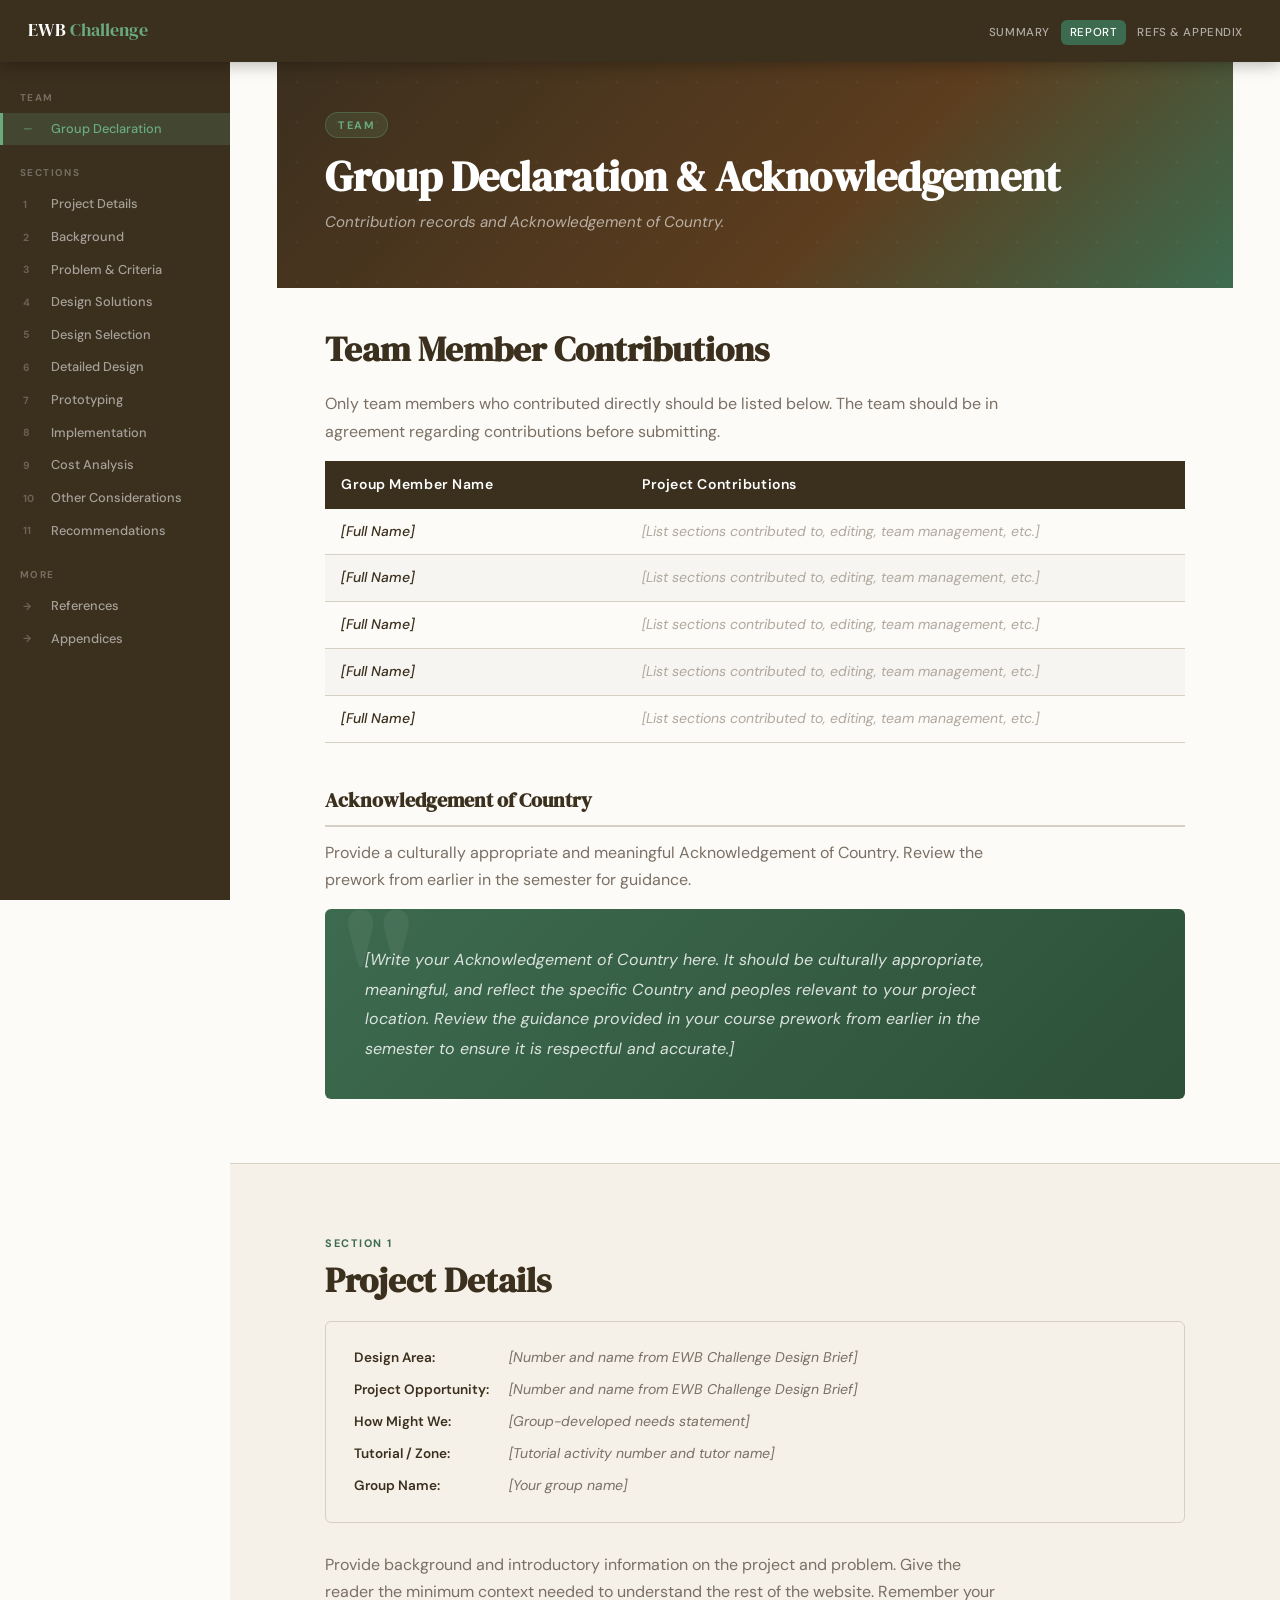
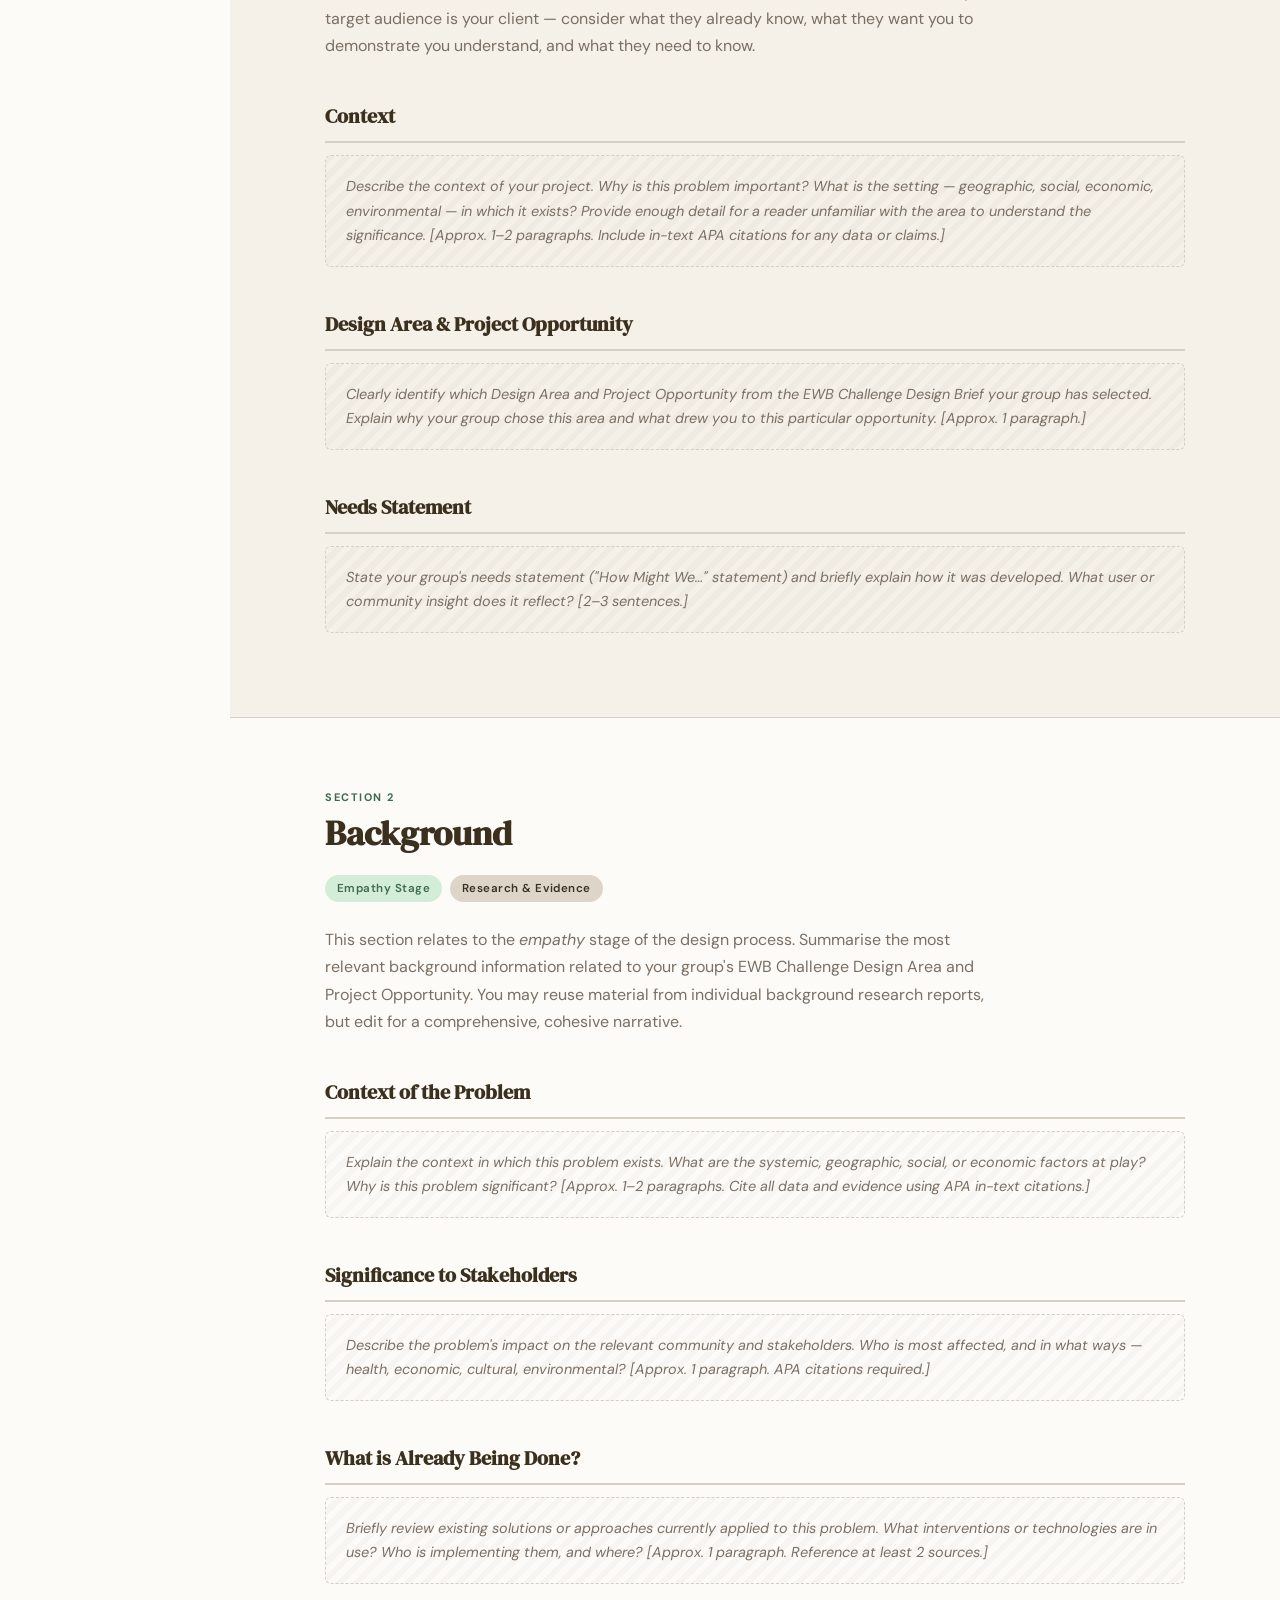
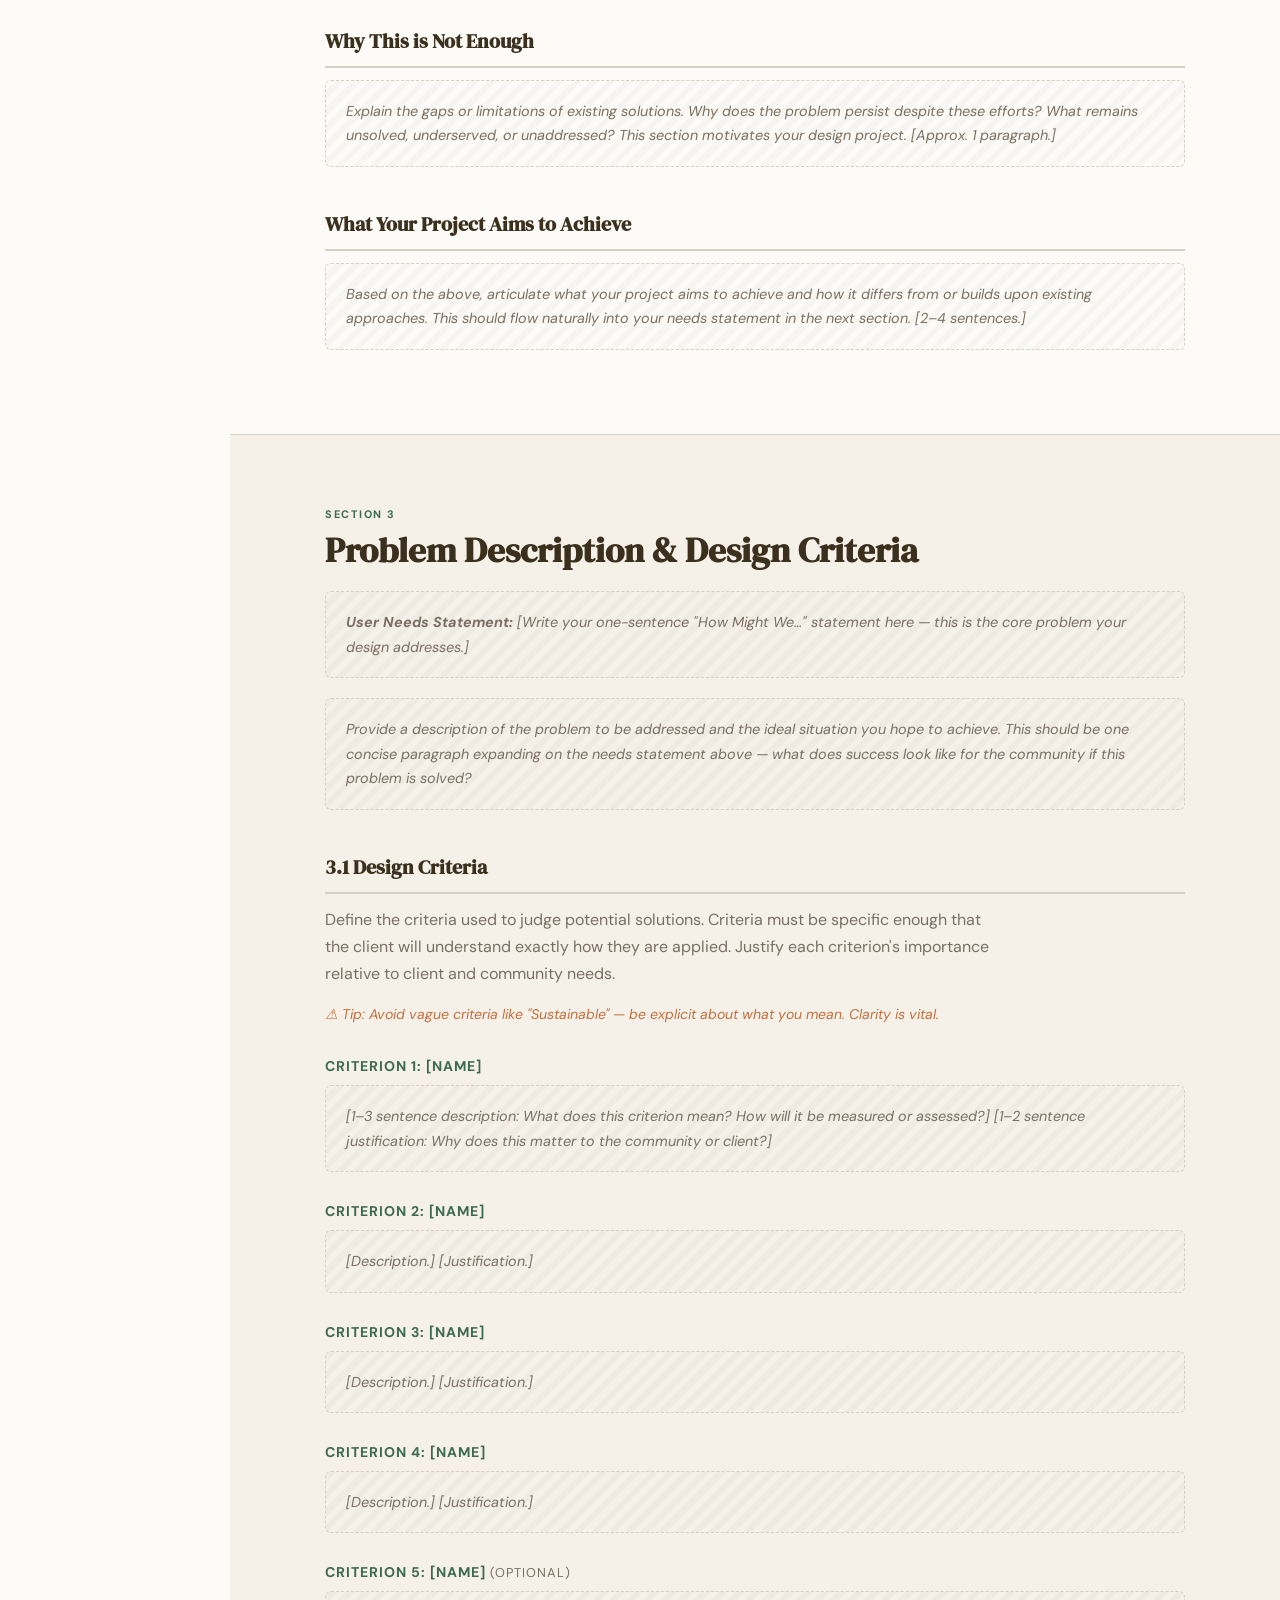
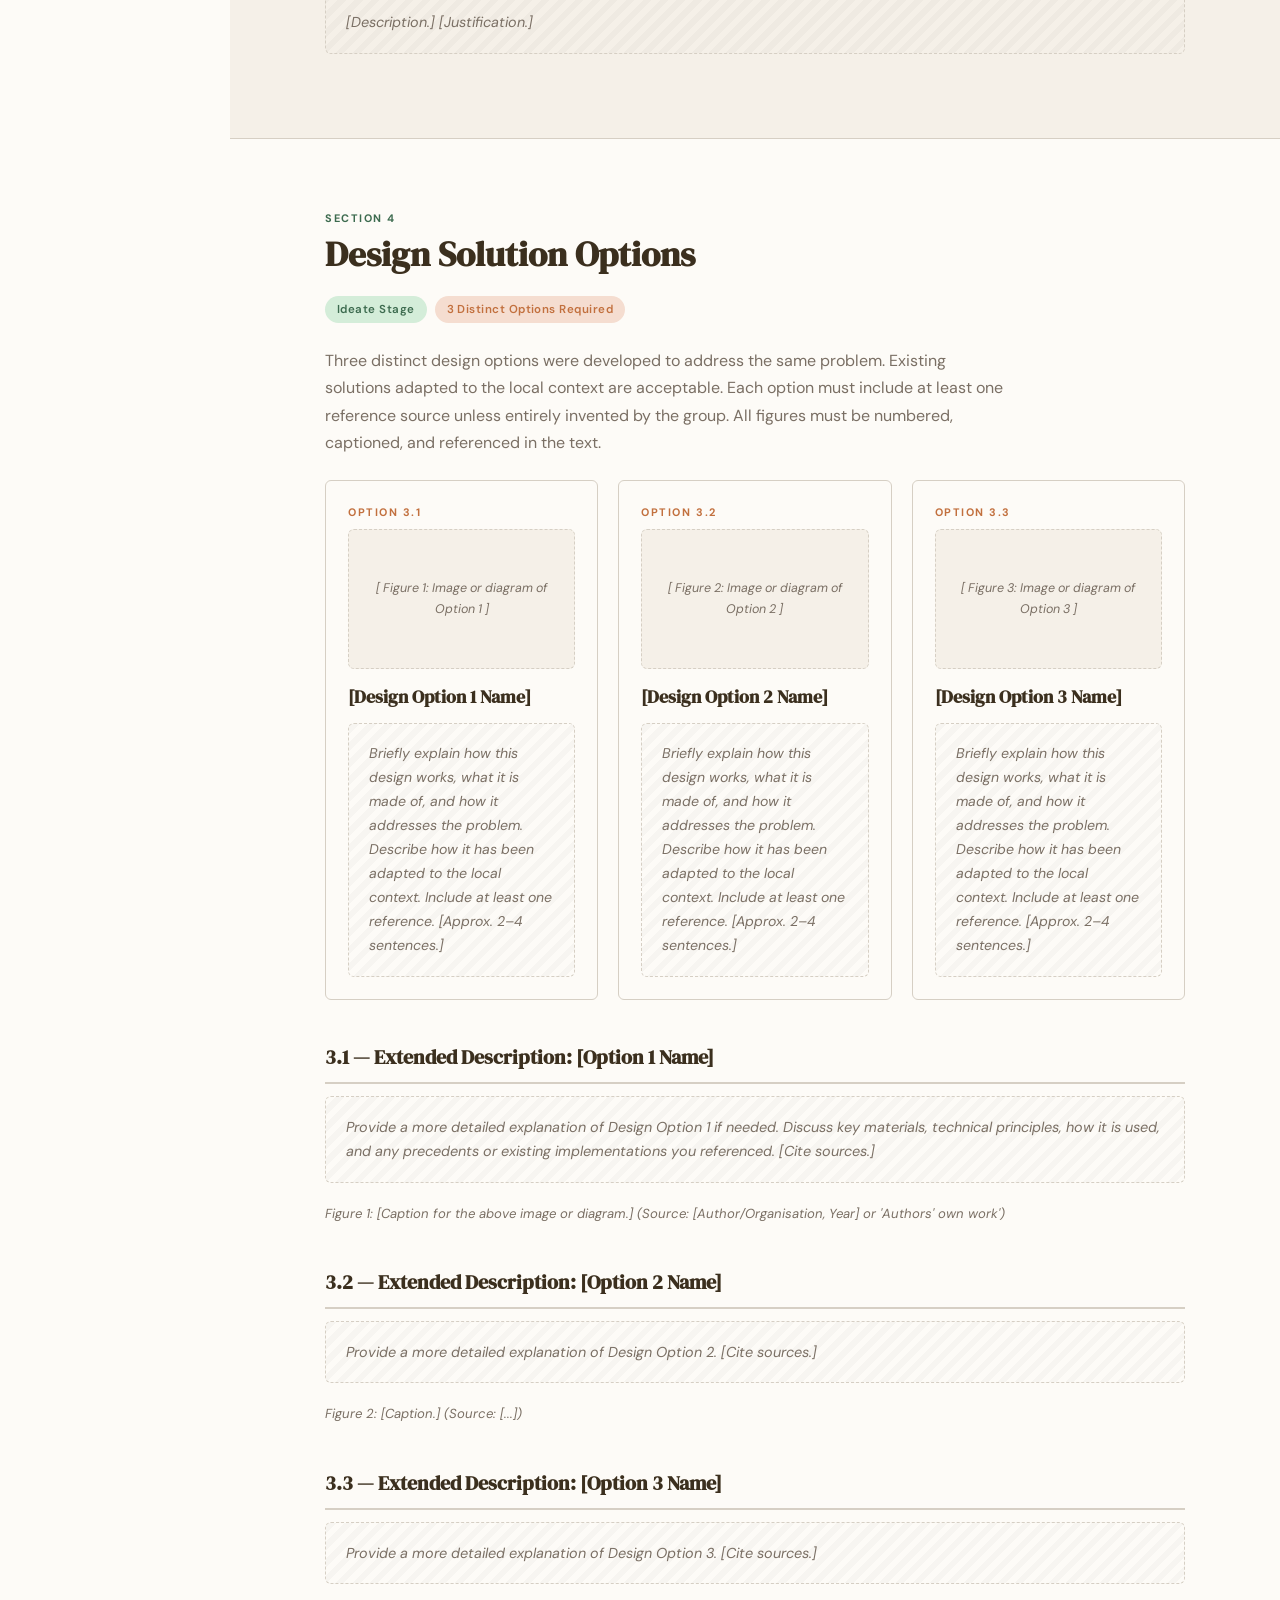
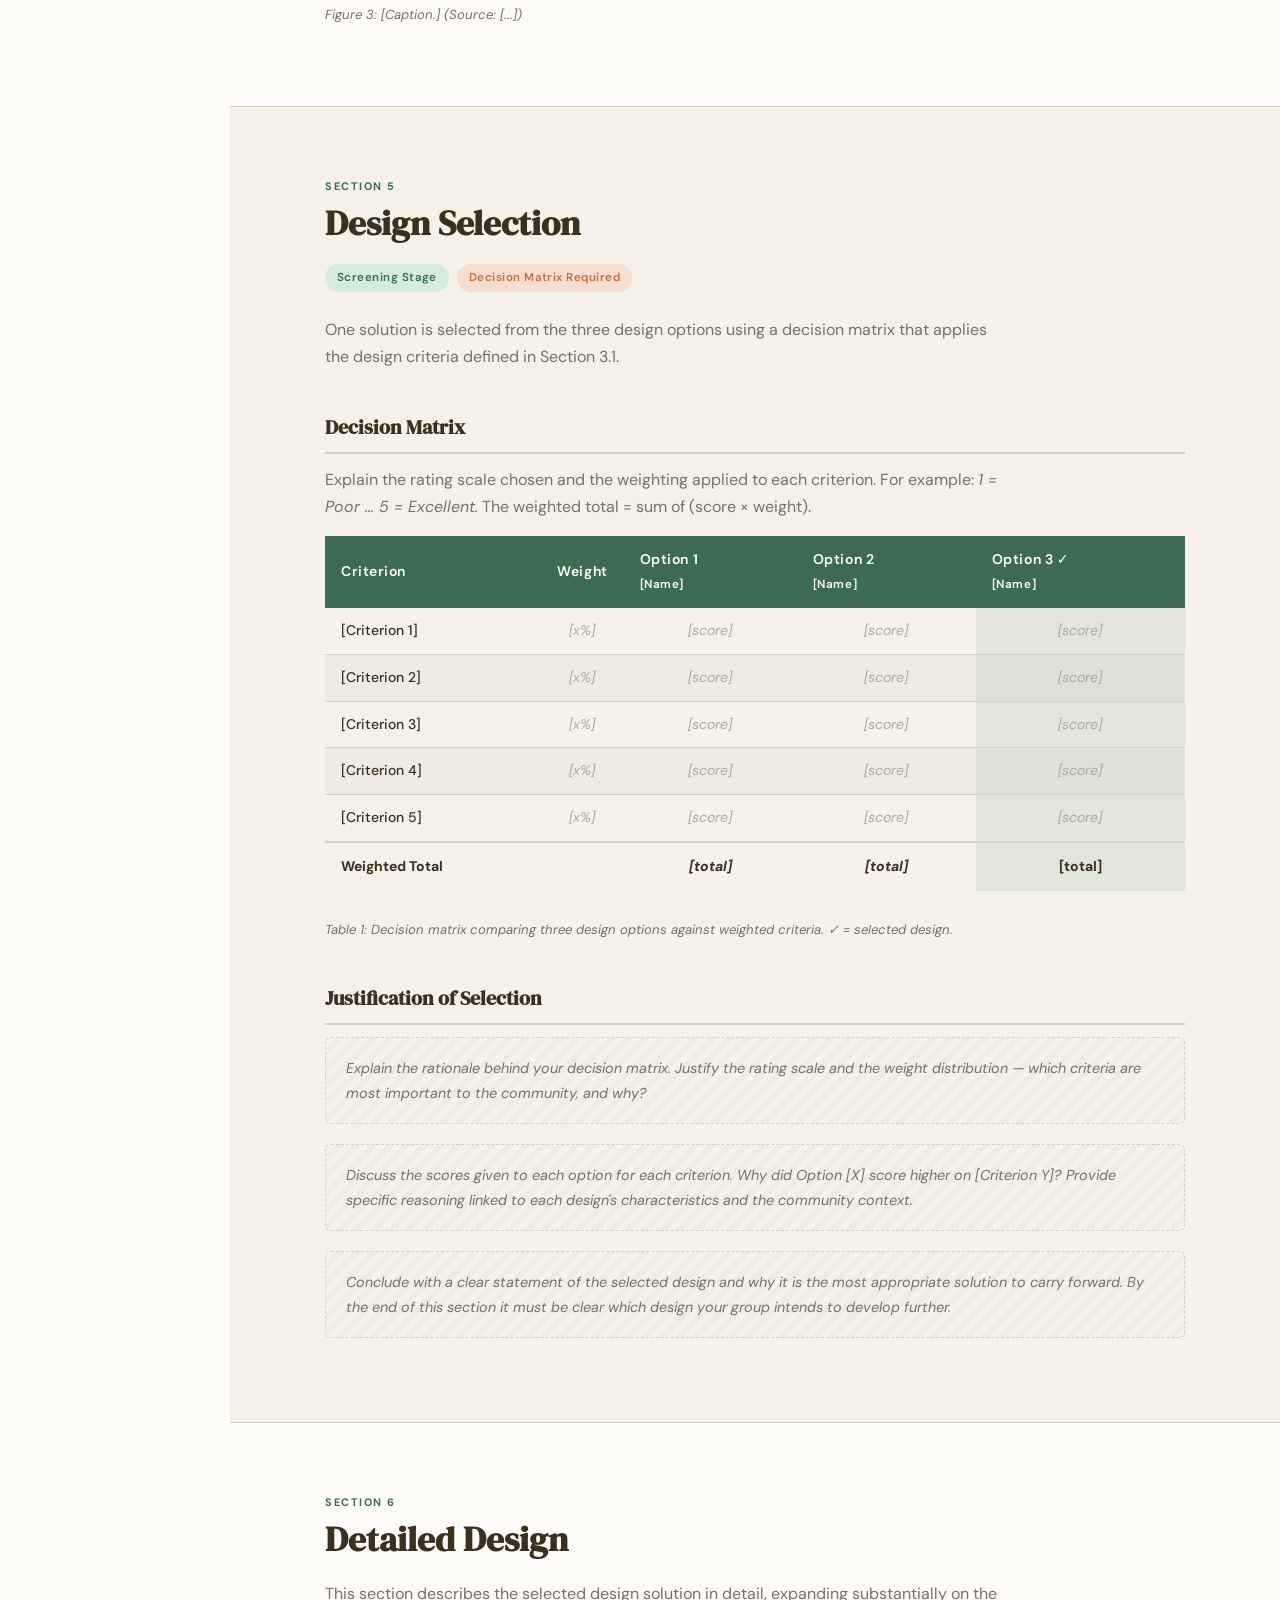
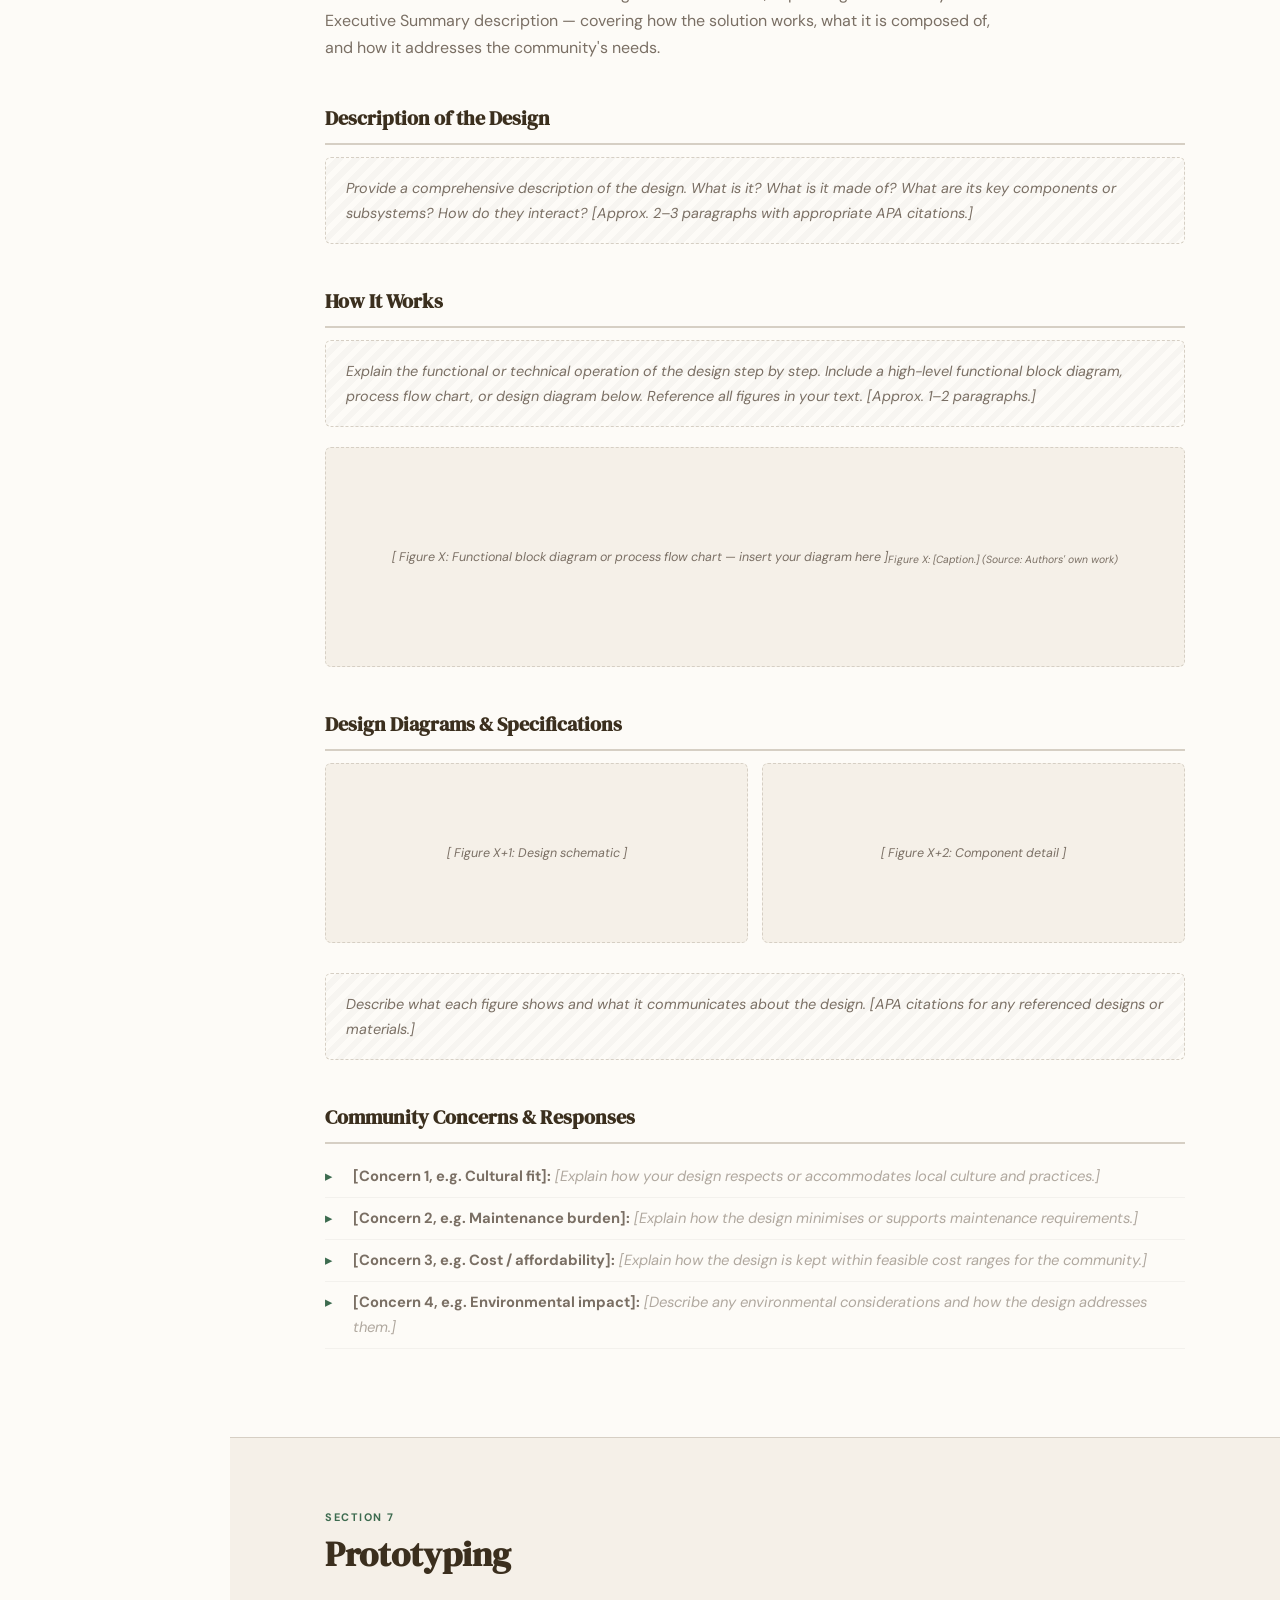
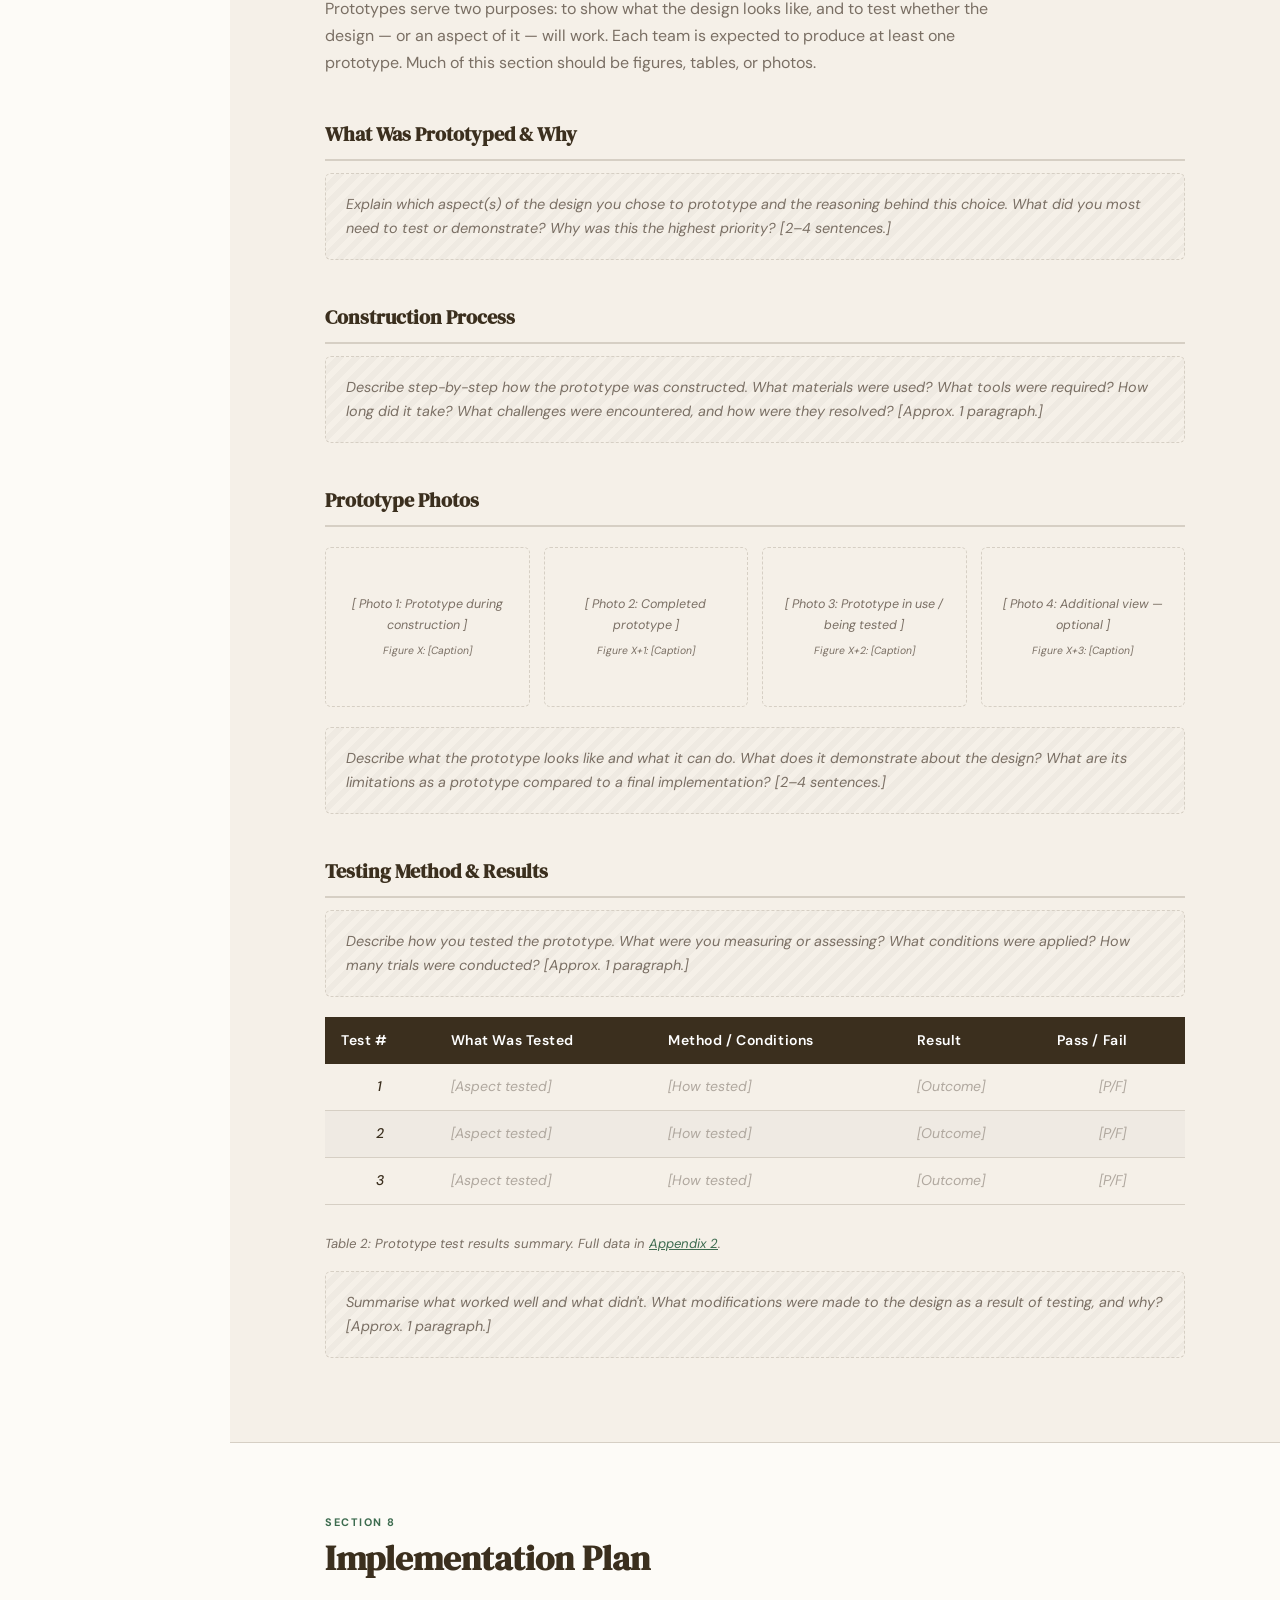
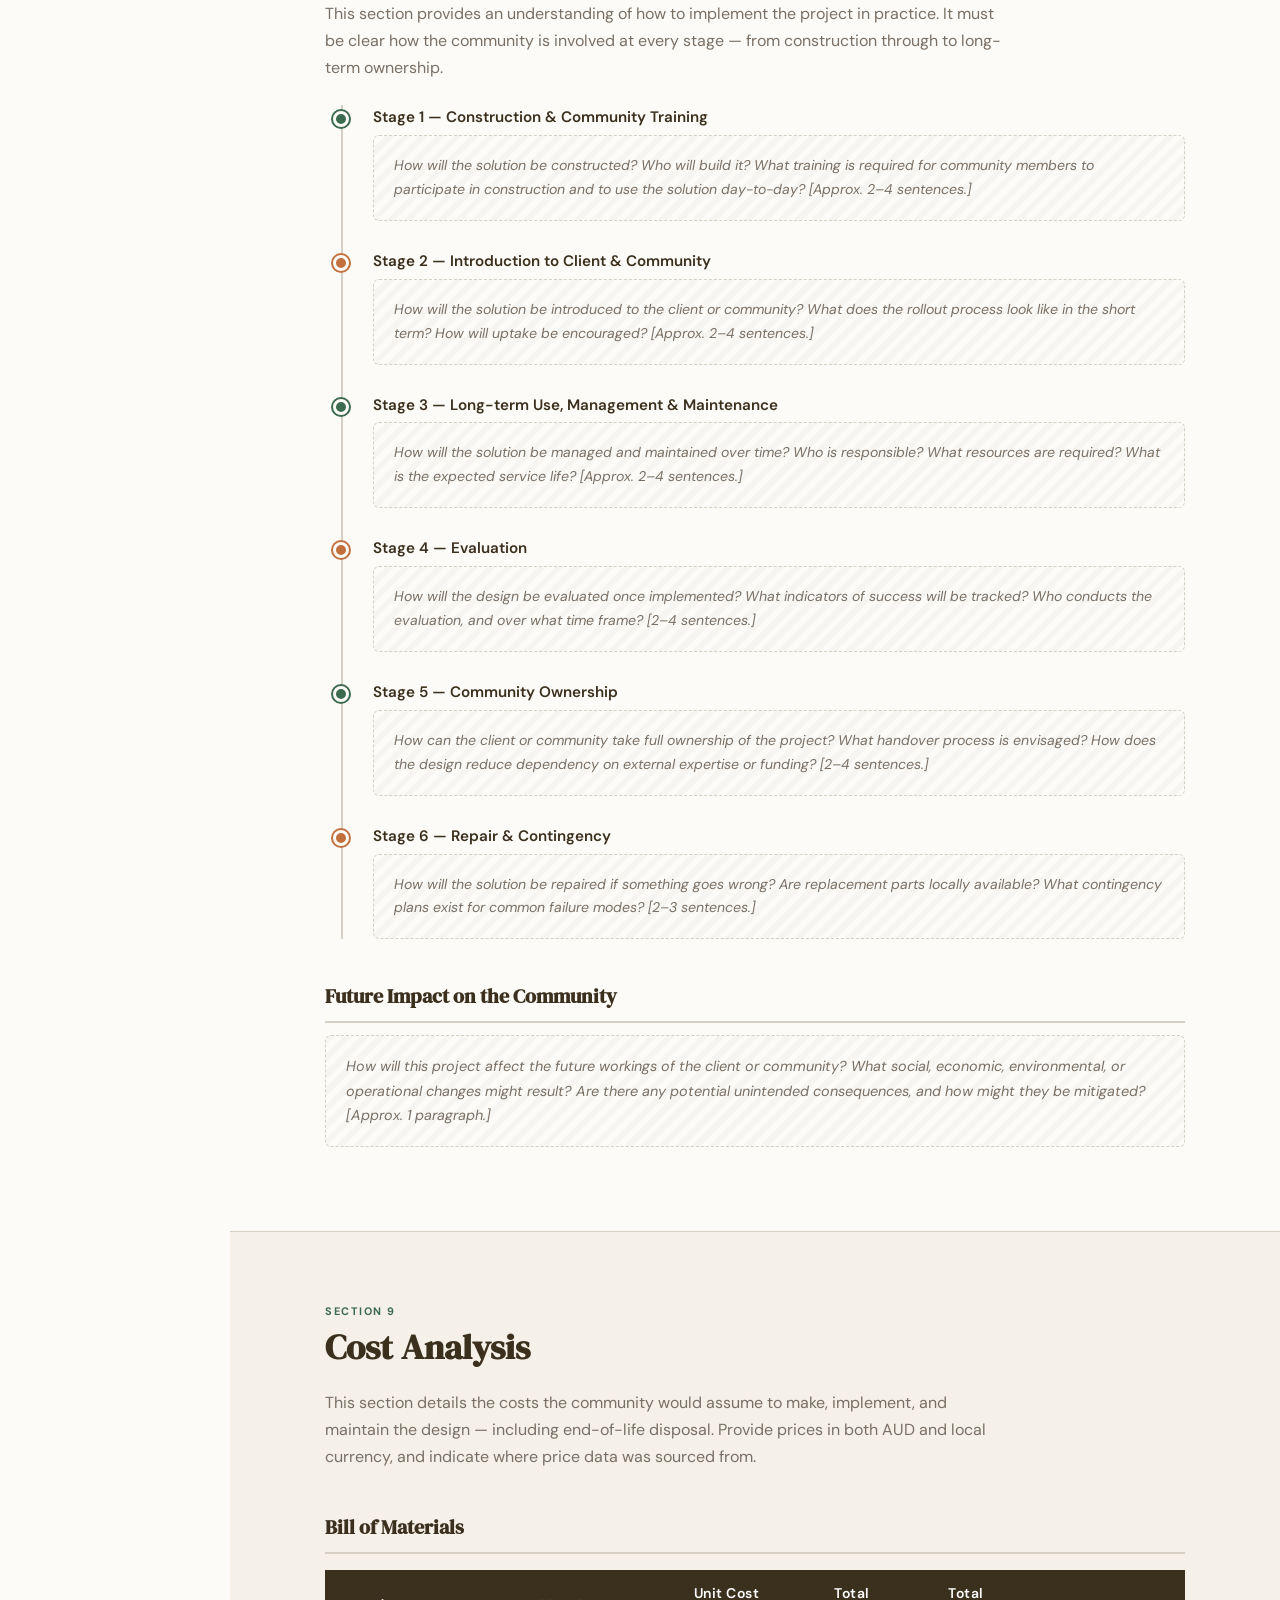
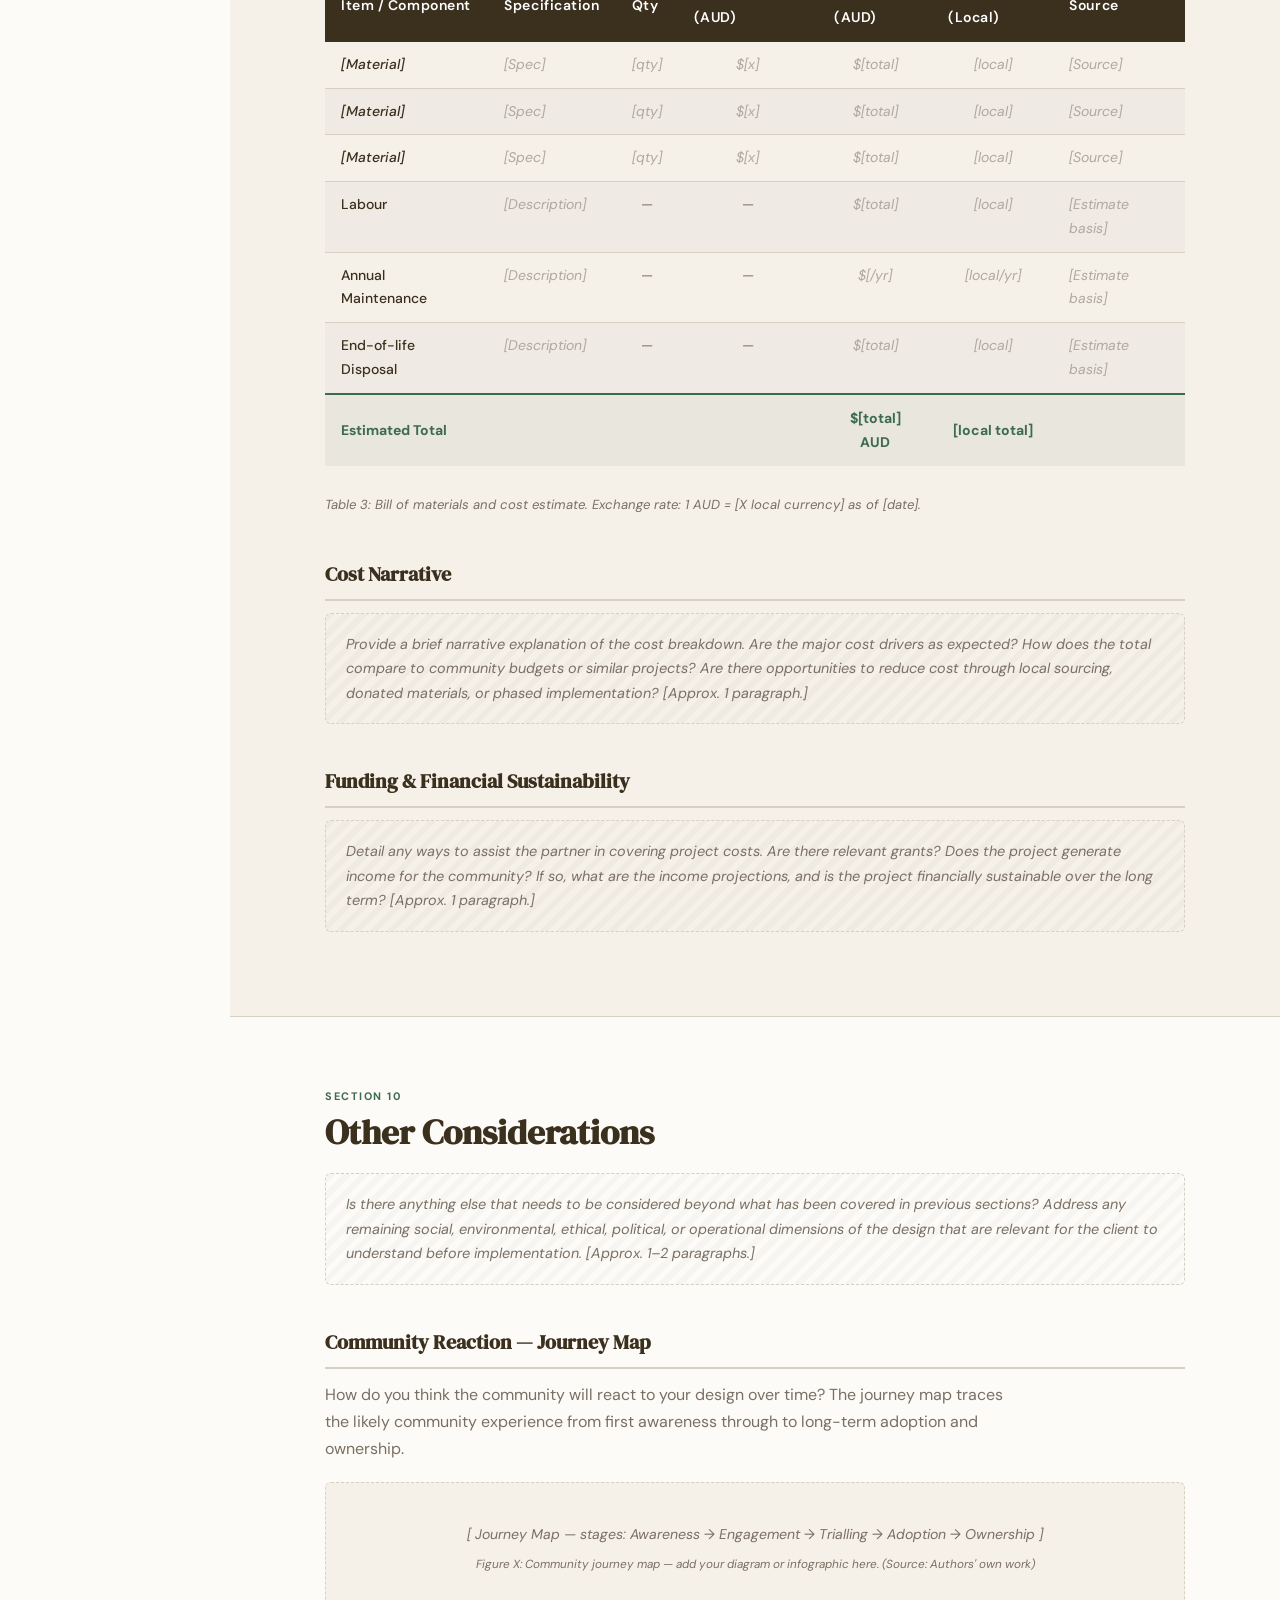
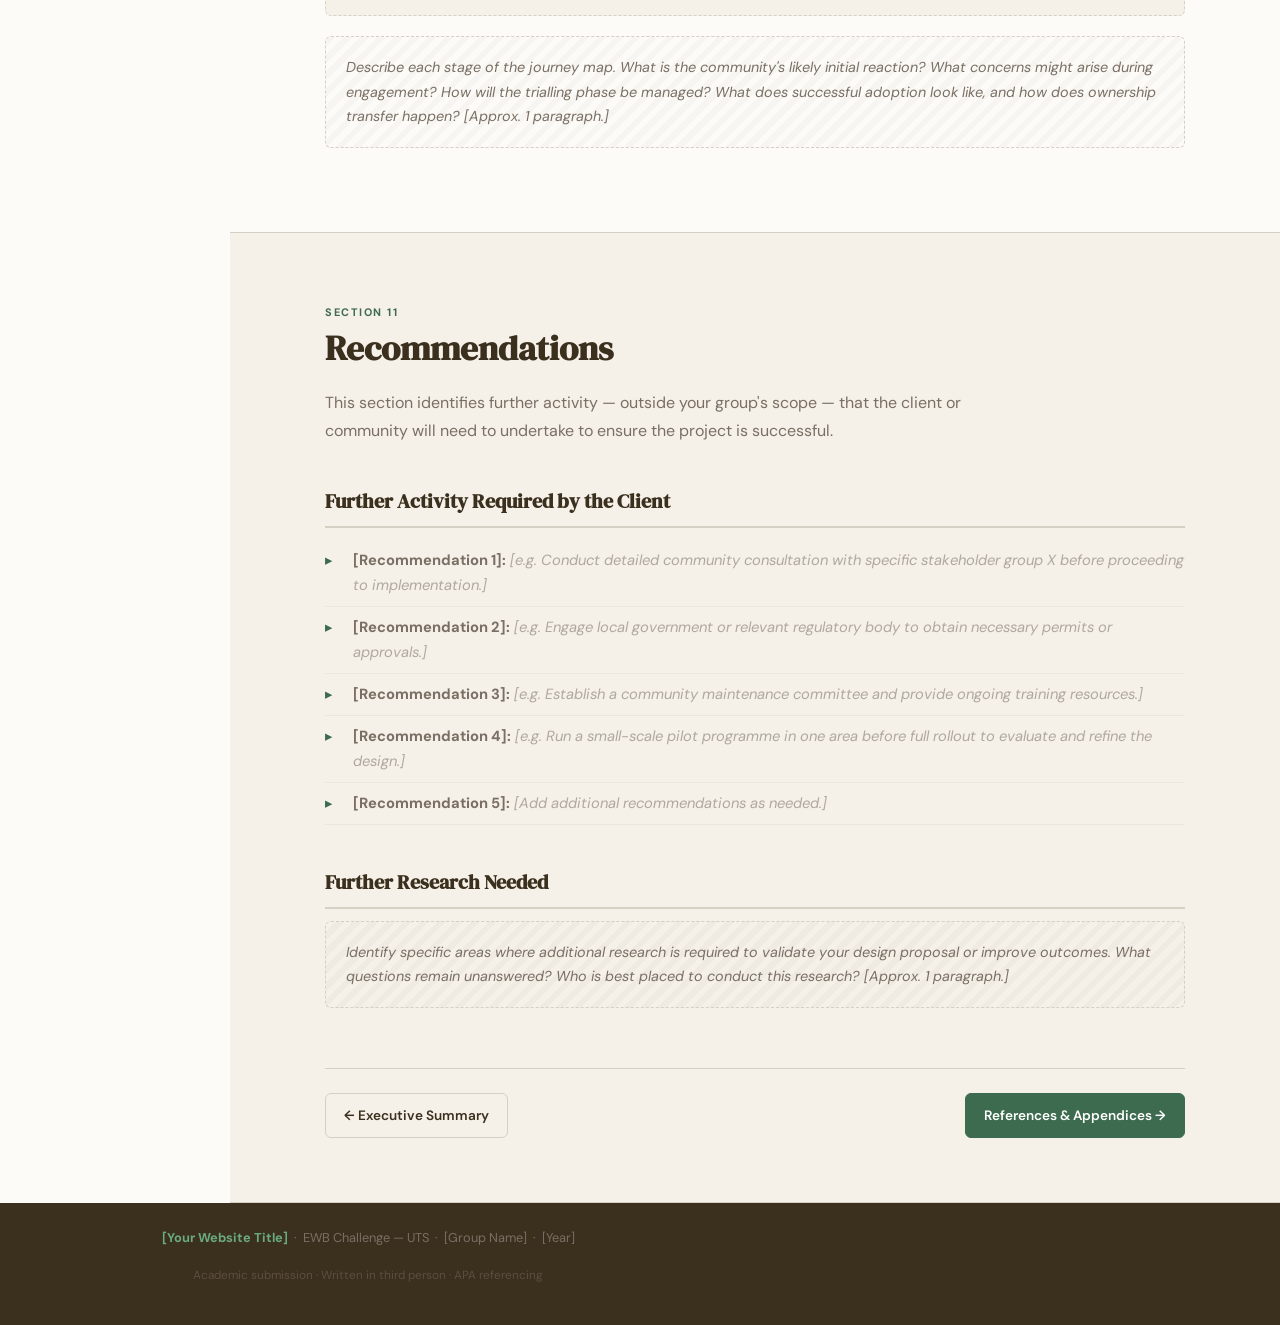
==== content.html @ 3a8bcbdf "Add files via upload" ====
<!DOCTYPE html>
<html lang="en">
<head>
  <meta charset="UTF-8" />
  <meta name="viewport" content="width=device-width, initial-scale=1.0" />
  <title>Report — EWB Challenge</title>
  <link rel="preconnect" href="https://fonts.googleapis.com" />
  <link href="https://fonts.googleapis.com/css2?family=DM+Serif+Display:ital@0;1&family=DM+Sans:wght@300;400;500;600&display=swap" rel="stylesheet" />
  <link rel="stylesheet" href="style.css" />
</head>
<body>

  <!-- ─── TOP NAV ───────────────────────────────── -->
  <nav id="nav">
    <a href="index.html" class="nav-logo">EWB <span>Challenge</span></a>
    <button class="nav-toggle" id="navToggle" aria-label="Toggle menu">
      <span></span><span></span><span></span>
    </button>
    <ul class="nav-links" id="nav-links">
      <li><a href="index.html">Summary</a></li>
      <li><a href="content.html" class="active">Report</a></li>
      <li><a href="refs.html">Refs &amp; Appendix</a></li>
    </ul>
  </nav>

  <!-- ─── SIDEBAR + CONTENT WRAPPER ────────────── -->
  <div class="sidebar-layout">

    <!-- ── LEFT SIDEBAR ─────────────────────────── -->
    <nav id="sidebar" aria-label="Report sections">

      <span class="sidebar-label">Team</span>
      <a href="#team">      <span class="num">—</span>Group Declaration</a>

      <span class="sidebar-label">Sections</span>
      <a href="#project">   <span class="num">1</span>Project Details</a>
      <a href="#background"><span class="num">2</span>Background</a>
      <a href="#problem">   <span class="num">3</span>Problem &amp; Criteria</a>
      <a href="#solutions"> <span class="num">4</span>Design Solutions</a>
      <a href="#selection"> <span class="num">5</span>Design Selection</a>
      <a href="#design">    <span class="num">6</span>Detailed Design</a>
      <a href="#prototyping"><span class="num">7</span>Prototyping</a>
      <a href="#implementation"><span class="num">8</span>Implementation</a>
      <a href="#cost">      <span class="num">9</span>Cost Analysis</a>
      <a href="#other">     <span class="num">10</span>Other Considerations</a>
      <a href="#recommendations"><span class="num">11</span>Recommendations</a>

      <span class="sidebar-label">More</span>
      <a href="refs.html">  <span class="num">→</span>References</a>
      <a href="refs.html#appendices"><span class="num">→</span>Appendices</a>
    </nav>

    <!-- ── MAIN CONTENT AREA ────────────────────── -->
    <div id="content-area">

      <!-- ══════════════════════════════════════════
           TEAM / GROUP DECLARATION
      ══════════════════════════════════════════════ -->
      <section class="report-section" id="team">
        <div class="content">
          <div class="reveal">
            <div class="page-header" style="margin: -64px -48px 40px; padding: 48px 48px 36px;">
              <div>
                <span class="page-tag">Team</span>
                <h1 style="font-family:var(--serif);font-size:clamp(1.8rem,4vw,2.6rem);color:#fff;line-height:1.2;margin-bottom:8px;">Group Declaration &amp; Acknowledgement</h1>
                <p class="subtitle">Contribution records and Acknowledgement of Country.</p>
              </div>
            </div>

            <h2 class="section-title">Team Member Contributions</h2>
            <p>Only team members who contributed directly should be listed below. The team should be in agreement regarding contributions before submitting.</p>

            <div class="table-wrap">
              <table>
                <thead>
                  <tr>
                    <th style="width:35%;">Group Member Name</th>
                    <th>Project Contributions</th>
                  </tr>
                </thead>
                <tbody>
                  <tr><td class="ph-cell">[Full Name]</td><td class="ph-cell">[List sections contributed to, editing, team management, etc.]</td></tr>
                  <tr><td class="ph-cell">[Full Name]</td><td class="ph-cell">[List sections contributed to, editing, team management, etc.]</td></tr>
                  <tr><td class="ph-cell">[Full Name]</td><td class="ph-cell">[List sections contributed to, editing, team management, etc.]</td></tr>
                  <tr><td class="ph-cell">[Full Name]</td><td class="ph-cell">[List sections contributed to, editing, team management, etc.]</td></tr>
                  <tr><td class="ph-cell">[Full Name]</td><td class="ph-cell">[List sections contributed to, editing, team management, etc.]</td></tr>
                </tbody>
              </table>
            </div>

            <h3 class="sub">Acknowledgement of Country</h3>
            <p>Provide a culturally appropriate and meaningful Acknowledgement of Country. Review the prework from earlier in the semester for guidance.</p>
            <div class="ack-box">
              <p>[Write your Acknowledgement of Country here. It should be culturally appropriate, meaningful, and reflect the specific Country and peoples relevant to your project location. Review the guidance provided in your course prework from earlier in the semester to ensure it is respectful and accurate.]</p>
            </div>
          </div>
        </div>
      </section>

      <!-- ══════════════════════════════════════════
           SECTION 1 — PROJECT DETAILS
      ══════════════════════════════════════════════ -->
      <section class="report-section" id="project">
        <div class="content">
          <div class="reveal">
            <span class="section-tag">Section 1</span>
            <h2 class="section-title">Project Details</h2>

            <div class="info-block">
              <dl>
                <dt>Design Area:</dt>          <dd class="ph-cell">[Number and name from EWB Challenge Design Brief]</dd>
                <dt>Project Opportunity:</dt>  <dd class="ph-cell">[Number and name from EWB Challenge Design Brief]</dd>
                <dt>How Might We:</dt>         <dd class="ph-cell">[Group-developed needs statement]</dd>
                <dt>Tutorial / Zone:</dt>      <dd class="ph-cell">[Tutorial activity number and tutor name]</dd>
                <dt>Group Name:</dt>           <dd class="ph-cell">[Your group name]</dd>
              </dl>
            </div>

            <p>Provide background and introductory information on the project and problem. Give the reader the minimum context needed to understand the rest of the website. Remember your target audience is your client — consider what they already know, what they want you to demonstrate you understand, and what they need to know.</p>
          </div>

          <div class="reveal">
            <h3 class="sub">Context</h3>
            <p class="ph">Describe the context of your project. Why is this problem important? What is the setting — geographic, social, economic, environmental — in which it exists? Provide enough detail for a reader unfamiliar with the area to understand the significance. [Approx. 1–2 paragraphs. Include in-text APA citations for any data or claims.]</p>
          </div>

          <div class="reveal">
            <h3 class="sub">Design Area &amp; Project Opportunity</h3>
            <p class="ph">Clearly identify which Design Area and Project Opportunity from the EWB Challenge Design Brief your group has selected. Explain why your group chose this area and what drew you to this particular opportunity. [Approx. 1 paragraph.]</p>
          </div>

          <div class="reveal">
            <h3 class="sub">Needs Statement</h3>
            <p class="ph">State your group's needs statement ("How Might We…" statement) and briefly explain how it was developed. What user or community insight does it reflect? [2–3 sentences.]</p>
          </div>
        </div>
      </section>

      <!-- ══════════════════════════════════════════
           SECTION 2 — BACKGROUND
      ══════════════════════════════════════════════ -->
      <section class="report-section" id="background">
        <div class="content">
          <div class="reveal">
            <span class="section-tag">Section 2</span>
            <h2 class="section-title">Background</h2>
            <div class="badge-row">
              <span class="badge badge-green">Empathy Stage</span>
              <span class="badge badge-bark">Research &amp; Evidence</span>
            </div>
            <p>This section relates to the <em>empathy</em> stage of the design process. Summarise the most relevant background information related to your group's EWB Challenge Design Area and Project Opportunity. You may reuse material from individual background research reports, but edit for a comprehensive, cohesive narrative.</p>
          </div>

          <div class="reveal">
            <h3 class="sub">Context of the Problem</h3>
            <p class="ph">Explain the context in which this problem exists. What are the systemic, geographic, social, or economic factors at play? Why is this problem significant? [Approx. 1–2 paragraphs. Cite all data and evidence using APA in-text citations.]</p>
          </div>

          <div class="reveal">
            <h3 class="sub">Significance to Stakeholders</h3>
            <p class="ph">Describe the problem's impact on the relevant community and stakeholders. Who is most affected, and in what ways — health, economic, cultural, environmental? [Approx. 1 paragraph. APA citations required.]</p>
          </div>

          <div class="reveal">
            <h3 class="sub">What is Already Being Done?</h3>
            <p class="ph">Briefly review existing solutions or approaches currently applied to this problem. What interventions or technologies are in use? Who is implementing them, and where? [Approx. 1 paragraph. Reference at least 2 sources.]</p>
          </div>

          <div class="reveal">
            <h3 class="sub">Why This is Not Enough</h3>
            <p class="ph">Explain the gaps or limitations of existing solutions. Why does the problem persist despite these efforts? What remains unsolved, underserved, or unaddressed? This section motivates your design project. [Approx. 1 paragraph.]</p>
          </div>

          <div class="reveal">
            <h3 class="sub">What Your Project Aims to Achieve</h3>
            <p class="ph">Based on the above, articulate what your project aims to achieve and how it differs from or builds upon existing approaches. This should flow naturally into your needs statement in the next section. [2–4 sentences.]</p>
          </div>
        </div>
      </section>

      <!-- ══════════════════════════════════════════
           SECTION 3 — PROBLEM & CRITERIA
      ══════════════════════════════════════════════ -->
      <section class="report-section" id="problem">
        <div class="content">
          <div class="reveal">
            <span class="section-tag">Section 3</span>
            <h2 class="section-title">Problem Description &amp; Design Criteria</h2>

            <p class="ph"><strong>User Needs Statement:</strong> [Write your one-sentence "How Might We…" statement here — this is the core problem your design addresses.]</p>
            <p class="ph">Provide a description of the problem to be addressed and the ideal situation you hope to achieve. This should be one concise paragraph expanding on the needs statement above — what does success look like for the community if this problem is solved?</p>
          </div>

          <div class="reveal">
            <h3 class="sub">3.1 Design Criteria</h3>
            <p>Define the criteria used to judge potential solutions. Criteria must be specific enough that the client will understand exactly how they are applied. Justify each criterion's importance relative to client and community needs.</p>
            <p style="font-style:italic;color:var(--clay);font-size:.88rem;">⚠ Tip: Avoid vague criteria like "Sustainable" — be explicit about what you mean. Clarity is vital.</p>
          </div>

          <div class="reveal">
            <h4 class="crit">Criterion 1: [Name]</h4>
            <p class="ph">[1–3 sentence description: What does this criterion mean? How will it be measured or assessed?] [1–2 sentence justification: Why does this matter to the community or client?]</p>

            <h4 class="crit">Criterion 2: [Name]</h4>
            <p class="ph">[Description.] [Justification.]</p>

            <h4 class="crit">Criterion 3: [Name]</h4>
            <p class="ph">[Description.] [Justification.]</p>

            <h4 class="crit">Criterion 4: [Name]</h4>
            <p class="ph">[Description.] [Justification.]</p>

            <h4 class="crit">Criterion 5: [Name] <span style="font-weight:400;font-size:.8rem;color:var(--muted);">(optional)</span></h4>
            <p class="ph">[Description.] [Justification.]</p>
          </div>
        </div>
      </section>

      <!-- ══════════════════════════════════════════
           SECTION 4 — DESIGN SOLUTIONS
      ══════════════════════════════════════════════ -->
      <section class="report-section" id="solutions">
        <div class="content">
          <div class="reveal">
            <span class="section-tag">Section 4</span>
            <h2 class="section-title">Design Solution Options</h2>
            <div class="badge-row">
              <span class="badge badge-green">Ideate Stage</span>
              <span class="badge badge-clay">3 Distinct Options Required</span>
            </div>
            <p>Three distinct design options were developed to address the same problem. Existing solutions adapted to the local context are acceptable. Each option must include at least one reference source unless entirely invented by the group. All figures must be numbered, captioned, and referenced in the text.</p>
          </div>

          <div class="design-cards reveal">
            <div class="design-card">
              <div class="design-card-num">Option 3.1</div>
              <div class="img-slot">[ Figure 1: Image or diagram of Option 1 ]</div>
              <h4>[Design Option 1 Name]</h4>
              <p class="ph">Briefly explain how this design works, what it is made of, and how it addresses the problem. Describe how it has been adapted to the local context. Include at least one reference. [Approx. 2–4 sentences.]</p>
            </div>
            <div class="design-card">
              <div class="design-card-num">Option 3.2</div>
              <div class="img-slot">[ Figure 2: Image or diagram of Option 2 ]</div>
              <h4>[Design Option 2 Name]</h4>
              <p class="ph">Briefly explain how this design works, what it is made of, and how it addresses the problem. Describe how it has been adapted to the local context. Include at least one reference. [Approx. 2–4 sentences.]</p>
            </div>
            <div class="design-card">
              <div class="design-card-num">Option 3.3</div>
              <div class="img-slot">[ Figure 3: Image or diagram of Option 3 ]</div>
              <h4>[Design Option 3 Name]</h4>
              <p class="ph">Briefly explain how this design works, what it is made of, and how it addresses the problem. Describe how it has been adapted to the local context. Include at least one reference. [Approx. 2–4 sentences.]</p>
            </div>
          </div>

          <div class="reveal">
            <h3 class="sub">3.1 — Extended Description: [Option 1 Name]</h3>
            <p class="ph">Provide a more detailed explanation of Design Option 1 if needed. Discuss key materials, technical principles, how it is used, and any precedents or existing implementations you referenced. [Cite sources.]</p>
            <p style="font-size:.82rem;color:var(--muted);font-style:italic;">Figure 1: [Caption for the above image or diagram.] (Source: [Author/Organisation, Year] or 'Authors' own work')</p>
          </div>

          <div class="reveal">
            <h3 class="sub">3.2 — Extended Description: [Option 2 Name]</h3>
            <p class="ph">Provide a more detailed explanation of Design Option 2. [Cite sources.]</p>
            <p style="font-size:.82rem;color:var(--muted);font-style:italic;">Figure 2: [Caption.] (Source: [...])</p>
          </div>

          <div class="reveal">
            <h3 class="sub">3.3 — Extended Description: [Option 3 Name]</h3>
            <p class="ph">Provide a more detailed explanation of Design Option 3. [Cite sources.]</p>
            <p style="font-size:.82rem;color:var(--muted);font-style:italic;">Figure 3: [Caption.] (Source: [...])</p>
          </div>
        </div>
      </section>

      <!-- ══════════════════════════════════════════
           SECTION 5 — DESIGN SELECTION
      ══════════════════════════════════════════════ -->
      <section class="report-section" id="selection">
        <div class="content">
          <div class="reveal">
            <span class="section-tag">Section 5</span>
            <h2 class="section-title">Design Selection</h2>
            <div class="badge-row">
              <span class="badge badge-green">Screening Stage</span>
              <span class="badge badge-clay">Decision Matrix Required</span>
            </div>
            <p>One solution is selected from the three design options using a decision matrix that applies the design criteria defined in Section 3.1.</p>

            <h3 class="sub">Decision Matrix</h3>
            <p>Explain the rating scale chosen and the weighting applied to each criterion. For example: <em>1 = Poor … 5 = Excellent.</em> The weighted total = sum of (score × weight).</p>

            <div class="table-wrap">
              <table class="matrix">
                <thead>
                  <tr>
                    <th>Criterion</th>
                    <th style="width:80px;">Weight</th>
                    <th>Option 1<br/><small>[Name]</small></th>
                    <th>Option 2<br/><small>[Name]</small></th>
                    <th>Option 3 ✓<br/><small>[Name]</small></th>
                  </tr>
                </thead>
                <tbody>
                  <tr><td>[Criterion 1]</td><td class="c ph-cell">[x%]</td><td class="c ph-cell">[score]</td><td class="c ph-cell">[score]</td><td class="c winner ph-cell">[score]</td></tr>
                  <tr><td>[Criterion 2]</td><td class="c ph-cell">[x%]</td><td class="c ph-cell">[score]</td><td class="c ph-cell">[score]</td><td class="c winner ph-cell">[score]</td></tr>
                  <tr><td>[Criterion 3]</td><td class="c ph-cell">[x%]</td><td class="c ph-cell">[score]</td><td class="c ph-cell">[score]</td><td class="c winner ph-cell">[score]</td></tr>
                  <tr><td>[Criterion 4]</td><td class="c ph-cell">[x%]</td><td class="c ph-cell">[score]</td><td class="c ph-cell">[score]</td><td class="c winner ph-cell">[score]</td></tr>
                  <tr><td>[Criterion 5]</td><td class="c ph-cell">[x%]</td><td class="c ph-cell">[score]</td><td class="c ph-cell">[score]</td><td class="c winner ph-cell">[score]</td></tr>
                </tbody>
                <tfoot>
                  <tr>
                    <td colspan="2"><strong>Weighted Total</strong></td>
                    <td class="c ph-cell">[total]</td>
                    <td class="c ph-cell">[total]</td>
                    <td class="c winner"><strong>[total]</strong></td>
                  </tr>
                </tfoot>
              </table>
            </div>
            <p style="font-size:.82rem;color:var(--muted);font-style:italic;">Table 1: Decision matrix comparing three design options against weighted criteria. ✓ = selected design.</p>
          </div>

          <div class="reveal">
            <h3 class="sub">Justification of Selection</h3>
            <p class="ph">Explain the rationale behind your decision matrix. Justify the rating scale and the weight distribution — which criteria are most important to the community, and why?</p>
            <p class="ph">Discuss the scores given to each option for each criterion. Why did Option [X] score higher on [Criterion Y]? Provide specific reasoning linked to each design's characteristics and the community context.</p>
            <p class="ph">Conclude with a clear statement of the selected design and why it is the most appropriate solution to carry forward. By the end of this section it must be clear which design your group intends to develop further.</p>
          </div>
        </div>
      </section>

      <!-- ══════════════════════════════════════════
           SECTION 6 — DETAILED DESIGN
      ══════════════════════════════════════════════ -->
      <section class="report-section" id="design">
        <div class="content">
          <div class="reveal">
            <span class="section-tag">Section 6</span>
            <h2 class="section-title">Detailed Design</h2>
            <p>This section describes the selected design solution in detail, expanding substantially on the Executive Summary description — covering how the solution works, what it is composed of, and how it addresses the community's needs.</p>
          </div>

          <div class="reveal">
            <h3 class="sub">Description of the Design</h3>
            <p class="ph">Provide a comprehensive description of the design. What is it? What is it made of? What are its key components or subsystems? How do they interact? [Approx. 2–3 paragraphs with appropriate APA citations.]</p>
          </div>

          <div class="reveal">
            <h3 class="sub">How It Works</h3>
            <p class="ph">Explain the functional or technical operation of the design step by step. Include a high-level functional block diagram, process flow chart, or design diagram below. Reference all figures in your text. [Approx. 1–2 paragraphs.]</p>
            <div class="img-slot" style="height:220px;">
              [ Figure X: Functional block diagram or process flow chart — insert your diagram here ]
              <br/><small style="margin-top:6px;display:block;">Figure X: [Caption.] (Source: Authors' own work)</small>
            </div>
          </div>

          <div class="reveal">
            <h3 class="sub">Design Diagrams &amp; Specifications</h3>
            <div style="display:grid;grid-template-columns:repeat(auto-fit,minmax(200px,1fr));gap:14px;margin-bottom:16px;">
              <div class="img-slot" style="height:180px;">[ Figure X+1: Design schematic ]</div>
              <div class="img-slot" style="height:180px;">[ Figure X+2: Component detail ]</div>
            </div>
            <p class="ph">Describe what each figure shows and what it communicates about the design. [APA citations for any referenced designs or materials.]</p>
          </div>

          <div class="reveal">
            <h3 class="sub">Community Concerns &amp; Responses</h3>
            <ul class="blist">
              <li><strong>[Concern 1, e.g. Cultural fit]:</strong> <span class="ph-cell">[Explain how your design respects or accommodates local culture and practices.]</span></li>
              <li><strong>[Concern 2, e.g. Maintenance burden]:</strong> <span class="ph-cell">[Explain how the design minimises or supports maintenance requirements.]</span></li>
              <li><strong>[Concern 3, e.g. Cost / affordability]:</strong> <span class="ph-cell">[Explain how the design is kept within feasible cost ranges for the community.]</span></li>
              <li><strong>[Concern 4, e.g. Environmental impact]:</strong> <span class="ph-cell">[Describe any environmental considerations and how the design addresses them.]</span></li>
            </ul>
          </div>
        </div>
      </section>

      <!-- ══════════════════════════════════════════
           SECTION 7 — PROTOTYPING
      ══════════════════════════════════════════════ -->
      <section class="report-section" id="prototyping">
        <div class="content">
          <div class="reveal">
            <span class="section-tag">Section 7</span>
            <h2 class="section-title">Prototyping</h2>
            <p>Prototypes serve two purposes: to show what the design looks like, and to test whether the design — or an aspect of it — will work. Each team is expected to produce at least one prototype. Much of this section should be figures, tables, or photos.</p>
          </div>

          <div class="reveal">
            <h3 class="sub">What Was Prototyped &amp; Why</h3>
            <p class="ph">Explain which aspect(s) of the design you chose to prototype and the reasoning behind this choice. What did you most need to test or demonstrate? Why was this the highest priority? [2–4 sentences.]</p>
          </div>

          <div class="reveal">
            <h3 class="sub">Construction Process</h3>
            <p class="ph">Describe step-by-step how the prototype was constructed. What materials were used? What tools were required? How long did it take? What challenges were encountered, and how were they resolved? [Approx. 1 paragraph.]</p>
          </div>

          <div class="reveal">
            <h3 class="sub">Prototype Photos</h3>
            <div class="proto-grid">
              <div class="proto-slot">[ Photo 1: Prototype during construction ]<br/><small>Figure X: [Caption]</small></div>
              <div class="proto-slot">[ Photo 2: Completed prototype ]<br/><small>Figure X+1: [Caption]</small></div>
              <div class="proto-slot">[ Photo 3: Prototype in use / being tested ]<br/><small>Figure X+2: [Caption]</small></div>
              <div class="proto-slot">[ Photo 4: Additional view — optional ]<br/><small>Figure X+3: [Caption]</small></div>
            </div>
            <p class="ph">Describe what the prototype looks like and what it can do. What does it demonstrate about the design? What are its limitations as a prototype compared to a final implementation? [2–4 sentences.]</p>
          </div>

          <div class="reveal">
            <h3 class="sub">Testing Method &amp; Results</h3>
            <p class="ph">Describe how you tested the prototype. What were you measuring or assessing? What conditions were applied? How many trials were conducted? [Approx. 1 paragraph.]</p>

            <div class="table-wrap">
              <table>
                <thead>
                  <tr>
                    <th>Test #</th>
                    <th>What Was Tested</th>
                    <th>Method / Conditions</th>
                    <th>Result</th>
                    <th>Pass / Fail</th>
                  </tr>
                </thead>
                <tbody>
                  <tr><td class="c ph-cell">1</td><td class="ph-cell">[Aspect tested]</td><td class="ph-cell">[How tested]</td><td class="ph-cell">[Outcome]</td><td class="c ph-cell">[P/F]</td></tr>
                  <tr><td class="c ph-cell">2</td><td class="ph-cell">[Aspect tested]</td><td class="ph-cell">[How tested]</td><td class="ph-cell">[Outcome]</td><td class="c ph-cell">[P/F]</td></tr>
                  <tr><td class="c ph-cell">3</td><td class="ph-cell">[Aspect tested]</td><td class="ph-cell">[How tested]</td><td class="ph-cell">[Outcome]</td><td class="c ph-cell">[P/F]</td></tr>
                </tbody>
              </table>
            </div>
            <p style="font-size:.82rem;color:var(--muted);font-style:italic;">Table 2: Prototype test results summary. Full data in <a href="refs.html#appendices">Appendix 2</a>.</p>

            <p class="ph">Summarise what worked well and what didn't. What modifications were made to the design as a result of testing, and why? [Approx. 1 paragraph.]</p>
          </div>
        </div>
      </section>

      <!-- ══════════════════════════════════════════
           SECTION 8 — IMPLEMENTATION PLAN
      ══════════════════════════════════════════════ -->
      <section class="report-section" id="implementation">
        <div class="content">
          <div class="reveal">
            <span class="section-tag">Section 8</span>
            <h2 class="section-title">Implementation Plan</h2>
            <p>This section provides an understanding of how to implement the project in practice. It must be clear how the community is involved at every stage — from construction through to long-term ownership.</p>
          </div>

          <ul class="timeline">
            <li class="reveal">
              <div class="tl">
                <h4>Stage 1 — Construction &amp; Community Training</h4>
                <p class="ph">How will the solution be constructed? Who will build it? What training is required for community members to participate in construction and to use the solution day-to-day? [Approx. 2–4 sentences.]</p>
              </div>
            </li>
            <li class="reveal">
              <div class="tl">
                <h4>Stage 2 — Introduction to Client &amp; Community</h4>
                <p class="ph">How will the solution be introduced to the client or community? What does the rollout process look like in the short term? How will uptake be encouraged? [Approx. 2–4 sentences.]</p>
              </div>
            </li>
            <li class="reveal">
              <div class="tl">
                <h4>Stage 3 — Long-term Use, Management &amp; Maintenance</h4>
                <p class="ph">How will the solution be managed and maintained over time? Who is responsible? What resources are required? What is the expected service life? [Approx. 2–4 sentences.]</p>
              </div>
            </li>
            <li class="reveal">
              <div class="tl">
                <h4>Stage 4 — Evaluation</h4>
                <p class="ph">How will the design be evaluated once implemented? What indicators of success will be tracked? Who conducts the evaluation, and over what time frame? [2–4 sentences.]</p>
              </div>
            </li>
            <li class="reveal">
              <div class="tl">
                <h4>Stage 5 — Community Ownership</h4>
                <p class="ph">How can the client or community take full ownership of the project? What handover process is envisaged? How does the design reduce dependency on external expertise or funding? [2–4 sentences.]</p>
              </div>
            </li>
            <li class="reveal">
              <div class="tl">
                <h4>Stage 6 — Repair &amp; Contingency</h4>
                <p class="ph">How will the solution be repaired if something goes wrong? Are replacement parts locally available? What contingency plans exist for common failure modes? [2–3 sentences.]</p>
              </div>
            </li>
          </ul>

          <div class="reveal">
            <h3 class="sub">Future Impact on the Community</h3>
            <p class="ph">How will this project affect the future workings of the client or community? What social, economic, environmental, or operational changes might result? Are there any potential unintended consequences, and how might they be mitigated? [Approx. 1 paragraph.]</p>
          </div>
        </div>
      </section>

      <!-- ══════════════════════════════════════════
           SECTION 9 — COST ANALYSIS
      ══════════════════════════════════════════════ -->
      <section class="report-section" id="cost">
        <div class="content">
          <div class="reveal">
            <span class="section-tag">Section 9</span>
            <h2 class="section-title">Cost Analysis</h2>
            <p>This section details the costs the community would assume to make, implement, and maintain the design — including end-of-life disposal. Provide prices in both AUD and local currency, and indicate where price data was sourced from.</p>

            <h3 class="sub">Bill of Materials</h3>
            <div class="table-wrap">
              <table class="cost-t">
                <thead>
                  <tr>
                    <th>Item / Component</th>
                    <th>Specification</th>
                    <th style="width:55px;">Qty</th>
                    <th>Unit Cost (AUD)</th>
                    <th>Total (AUD)</th>
                    <th>Total (Local)</th>
                    <th>Source</th>
                  </tr>
                </thead>
                <tbody>
                  <tr><td class="ph-cell">[Material]</td><td class="ph-cell">[Spec]</td><td class="c ph-cell">[qty]</td><td class="c ph-cell">$[x]</td><td class="c ph-cell">$[total]</td><td class="c ph-cell">[local]</td><td class="ph-cell">[Source]</td></tr>
                  <tr><td class="ph-cell">[Material]</td><td class="ph-cell">[Spec]</td><td class="c ph-cell">[qty]</td><td class="c ph-cell">$[x]</td><td class="c ph-cell">$[total]</td><td class="c ph-cell">[local]</td><td class="ph-cell">[Source]</td></tr>
                  <tr><td class="ph-cell">[Material]</td><td class="ph-cell">[Spec]</td><td class="c ph-cell">[qty]</td><td class="c ph-cell">$[x]</td><td class="c ph-cell">$[total]</td><td class="c ph-cell">[local]</td><td class="ph-cell">[Source]</td></tr>
                  <tr><td>Labour</td><td class="ph-cell">[Description]</td><td class="c">—</td><td class="c">—</td><td class="c ph-cell">$[total]</td><td class="c ph-cell">[local]</td><td class="ph-cell">[Estimate basis]</td></tr>
                  <tr><td>Annual Maintenance</td><td class="ph-cell">[Description]</td><td class="c">—</td><td class="c">—</td><td class="c ph-cell">$[/yr]</td><td class="c ph-cell">[local/yr]</td><td class="ph-cell">[Estimate basis]</td></tr>
                  <tr><td>End-of-life Disposal</td><td class="ph-cell">[Description]</td><td class="c">—</td><td class="c">—</td><td class="c ph-cell">$[total]</td><td class="c ph-cell">[local]</td><td class="ph-cell">[Estimate basis]</td></tr>
                </tbody>
                <tfoot>
                  <tr><td colspan="4"><strong>Estimated Total</strong></td><td class="c"><strong>$[total] AUD</strong></td><td class="c"><strong>[local total]</strong></td><td></td></tr>
                </tfoot>
              </table>
            </div>
            <p style="font-size:.82rem;color:var(--muted);font-style:italic;">Table 3: Bill of materials and cost estimate. Exchange rate: 1 AUD = [X local currency] as of [date].</p>
          </div>

          <div class="reveal">
            <h3 class="sub">Cost Narrative</h3>
            <p class="ph">Provide a brief narrative explanation of the cost breakdown. Are the major cost drivers as expected? How does the total compare to community budgets or similar projects? Are there opportunities to reduce cost through local sourcing, donated materials, or phased implementation? [Approx. 1 paragraph.]</p>
          </div>

          <div class="reveal">
            <h3 class="sub">Funding &amp; Financial Sustainability</h3>
            <p class="ph">Detail any ways to assist the partner in covering project costs. Are there relevant grants? Does the project generate income for the community? If so, what are the income projections, and is the project financially sustainable over the long term? [Approx. 1 paragraph.]</p>
          </div>
        </div>
      </section>

      <!-- ══════════════════════════════════════════
           SECTION 10 — OTHER CONSIDERATIONS
      ══════════════════════════════════════════════ -->
      <section class="report-section" id="other">
        <div class="content">
          <div class="reveal">
            <span class="section-tag">Section 10</span>
            <h2 class="section-title">Other Considerations</h2>
            <p class="ph">Is there anything else that needs to be considered beyond what has been covered in previous sections? Address any remaining social, environmental, ethical, political, or operational dimensions of the design that are relevant for the client to understand before implementation. [Approx. 1–2 paragraphs.]</p>
          </div>

          <div class="reveal">
            <h3 class="sub">Community Reaction — Journey Map</h3>
            <p>How do you think the community will react to your design over time? The journey map traces the likely community experience from first awareness through to long-term adoption and ownership.</p>

            <div class="journey-slot">
              [ Journey Map — stages: Awareness → Engagement → Trialling → Adoption → Ownership ]
              <br/><small style="margin-top:8px;display:block;">Figure X: Community journey map — add your diagram or infographic here. (Source: Authors' own work)</small>
            </div>

            <p class="ph">Describe each stage of the journey map. What is the community's likely initial reaction? What concerns might arise during engagement? How will the trialling phase be managed? What does successful adoption look like, and how does ownership transfer happen? [Approx. 1 paragraph.]</p>
          </div>
        </div>
      </section>

      <!-- ══════════════════════════════════════════
           SECTION 11 — RECOMMENDATIONS
      ══════════════════════════════════════════════ -->
      <section class="report-section" id="recommendations">
        <div class="content">
          <div class="reveal">
            <span class="section-tag">Section 11</span>
            <h2 class="section-title">Recommendations</h2>
            <p>This section identifies further activity — outside your group's scope — that the client or community will need to undertake to ensure the project is successful.</p>
          </div>

          <div class="reveal">
            <h3 class="sub">Further Activity Required by the Client</h3>
            <ul class="blist">
              <li><strong>[Recommendation 1]:</strong> <span class="ph-cell">[e.g. Conduct detailed community consultation with specific stakeholder group X before proceeding to implementation.]</span></li>
              <li><strong>[Recommendation 2]:</strong> <span class="ph-cell">[e.g. Engage local government or relevant regulatory body to obtain necessary permits or approvals.]</span></li>
              <li><strong>[Recommendation 3]:</strong> <span class="ph-cell">[e.g. Establish a community maintenance committee and provide ongoing training resources.]</span></li>
              <li><strong>[Recommendation 4]:</strong> <span class="ph-cell">[e.g. Run a small-scale pilot programme in one area before full rollout to evaluate and refine the design.]</span></li>
              <li><strong>[Recommendation 5]:</strong> <span class="ph-cell">[Add additional recommendations as needed.]</span></li>
            </ul>
          </div>

          <div class="reveal">
            <h3 class="sub">Further Research Needed</h3>
            <p class="ph">Identify specific areas where additional research is required to validate your design proposal or improve outcomes. What questions remain unanswered? Who is best placed to conduct this research? [Approx. 1 paragraph.]</p>
          </div>

          <!-- Bottom page nav -->
          <div class="page-nav reveal">
            <a href="index.html">← Executive Summary</a>
            <a href="refs.html" class="next">References &amp; Appendices →</a>
          </div>
        </div>
      </section>

    </div><!-- /#content-area -->
  </div><!-- /.sidebar-layout -->

  <footer>
    <p><strong>[Your Website Title]</strong> &nbsp;·&nbsp; EWB Challenge — UTS &nbsp;·&nbsp; [Group Name] &nbsp;·&nbsp; [Year]</p>
    <p style="margin-top:6px;opacity:.5;font-size:.74rem;">Academic submission · Written in third person · APA referencing</p>
  </footer>

  <script src="main.js"></script>
  <script>
    // ── Sidebar active link on scroll ─────────────────
    const sections = document.querySelectorAll('.report-section[id]');
    const sideLinks = document.querySelectorAll('#sidebar a[href^="#"]');

    const sideObs = new IntersectionObserver((entries) => {
      entries.forEach(entry => {
        if (entry.isIntersecting) {
          const id = entry.target.getAttribute('id');
          sideLinks.forEach(l => {
            l.classList.toggle('active', l.getAttribute('href') === '#' + id);
          });
        }
      });
    }, {
      rootMargin: `-${62}px 0px -55% 0px`,
      threshold: 0
    });

    sections.forEach(s => sideObs.observe(s));
  </script>
</body>
</html>
---- style.css ----
/* ══════════════════════════════════════════════════
   EWB CHALLENGE — SHARED STYLESHEET
   ══════════════════════════════════════════════════ */

/* ─── TOKENS ─────────────────────────────────────── */
:root {
  --sand:     #f5f0e8;
  --cream:    #fdfbf7;
  --bark:     #3b2f1e;
  --bark-lt:  #5c3d1e;
  --moss:     #3d6b4f;
  --leaf:     #6aab7e;
  --clay:     #c2703e;
  --fog:      #d6cfc4;
  --ink:      #1a1612;
  --muted:    #7a6f64;
  --nav-h:    62px;
  --max-w:    860px;
  --r:        6px;
  --serif:    'DM Serif Display', Georgia, serif;
  --sans:     'DM Sans', system-ui, sans-serif;
}

/* ─── RESET ──────────────────────────────────────── */
*, *::before, *::after { box-sizing: border-box; margin: 0; padding: 0; }
html { scroll-behavior: smooth; font-size: 16px; }
body {
  font-family: var(--sans);
  background: var(--cream);
  color: var(--ink);
  line-height: 1.7;
  display: flex;
  flex-direction: column;
  min-height: 100vh;
}

/* ─── NAV ────────────────────────────────────────── */
#nav {
  position: sticky;
  top: 0;
  height: var(--nav-h);
  background: var(--bark);
  display: flex;
  align-items: center;
  justify-content: space-between;
  padding: 0 28px;
  z-index: 100;
  box-shadow: 0 2px 16px rgba(0,0,0,.3);
  gap: 16px;
}

.nav-logo {
  font-family: var(--serif);
  font-size: 1.1rem;
  color: #fff;
  text-decoration: none;
  white-space: nowrap;
  flex-shrink: 0;
}
.nav-logo span { color: var(--leaf); }

.nav-links {
  display: flex;
  flex-wrap: wrap;
  gap: 2px;
  list-style: none;
  align-items: center;
}
.nav-links a {
  color: rgba(255,255,255,.6);
  text-decoration: none;
  font-size: .72rem;
  font-weight: 500;
  letter-spacing: .05em;
  text-transform: uppercase;
  padding: 5px 9px;
  border-radius: var(--r);
  transition: background .15s, color .15s;
  white-space: nowrap;
}
.nav-links a:hover { background: rgba(255,255,255,.1); color: #fff; }
.nav-links a.active { background: var(--moss); color: #fff; }

.nav-toggle {
  display: none;
  background: none;
  border: none;
  cursor: pointer;
  flex-direction: column;
  gap: 5px;
  padding: 4px;
}
.nav-toggle span { display: block; width: 22px; height: 2px; background: #fff; transition: .2s; }

/* ─── PAGE HEADER BANNER ─────────────────────────── */
.page-header {
  background: linear-gradient(135deg, var(--bark) 0%, var(--bark-lt) 60%, var(--moss) 100%);
  padding: 56px 28px 48px;
  position: relative;
  overflow: hidden;
}
.page-header::before {
  content: '';
  position: absolute;
  inset: 0;
  background: url("data:image/svg+xml,%3Csvg width='40' height='40' viewBox='0 0 40 40' xmlns='http://www.w3.org/2000/svg'%3E%3Ccircle cx='20' cy='20' r='1.5' fill='%23ffffff' fill-opacity='0.04'/%3E%3C/svg%3E");
}
.page-header-inner { max-width: var(--max-w); margin: 0 auto; position: relative; }
.page-tag {
  display: inline-block;
  font-size: .68rem;
  font-weight: 700;
  letter-spacing: .14em;
  text-transform: uppercase;
  color: var(--leaf);
  background: rgba(106,171,126,.15);
  border: 1px solid rgba(106,171,126,.3);
  padding: 3px 12px;
  border-radius: 20px;
  margin-bottom: 14px;
}
.page-header h1 {
  font-family: var(--serif);
  font-size: clamp(2rem, 5vw, 3rem);
  color: #fff;
  line-height: 1.15;
  margin-bottom: 10px;
}
.page-header .subtitle {
  color: rgba(255,255,255,.6);
  font-size: .95rem;
  font-style: italic;
  max-width: 560px;
}

/* ─── MAIN CONTENT ───────────────────────────────── */
main {
  flex: 1;
  padding: 56px 28px 80px;
}
.content { max-width: var(--max-w); margin: 0 auto; }

/* ─── TYPOGRAPHY ─────────────────────────────────── */
.section-tag {
  display: inline-block;
  font-size: .68rem;
  font-weight: 700;
  letter-spacing: .14em;
  text-transform: uppercase;
  color: var(--moss);
  margin-bottom: 6px;
}
h2.section-title {
  font-family: var(--serif);
  font-size: clamp(1.6rem, 4vw, 2.2rem);
  color: var(--bark);
  margin-bottom: 20px;
  line-height: 1.2;
}
h3.sub {
  font-family: var(--serif);
  font-size: 1.25rem;
  color: var(--bark);
  margin: 40px 0 12px;
  padding-bottom: 8px;
  border-bottom: 2px solid var(--fog);
}
h4.crit {
  font-size: .88rem;
  font-weight: 700;
  color: var(--moss);
  margin: 28px 0 6px;
  text-transform: uppercase;
  letter-spacing: .07em;
}
p {
  color: var(--muted);
  margin-bottom: 16px;
  max-width: 680px;
}
a { color: var(--moss); }
a:hover { color: var(--leaf); }

/* ─── PLACEHOLDER ─────────────────────────────────── */
.ph {
  background: repeating-linear-gradient(-45deg, transparent, transparent 6px, rgba(0,0,0,.025) 6px, rgba(0,0,0,.025) 12px);
  border: 1px dashed var(--fog);
  border-radius: var(--r);
  padding: 18px 20px;
  color: var(--muted);
  font-style: italic;
  font-size: .9rem;
  max-width: 100%;
  margin-bottom: 20px;
  line-height: 1.7;
}

/* ─── BADGES ─────────────────────────────────────── */
.badge-row { display: flex; flex-wrap: wrap; gap: 8px; margin-bottom: 24px; }
.badge { font-size: .72rem; font-weight: 600; padding: 4px 12px; border-radius: 20px; letter-spacing: .04em; }
.badge-green { background: #d4edd9; color: var(--moss); }
.badge-clay  { background: #f5ddd0; color: var(--clay); }
.badge-bark  { background: #ddd5c8; color: var(--bark); }

/* ─── INFO BLOCK ─────────────────────────────────── */
.info-block {
  background: var(--sand);
  border: 1px solid var(--fog);
  border-radius: var(--r);
  padding: 24px 28px;
  margin-bottom: 28px;
}
.info-block dl { display: grid; grid-template-columns: max-content 1fr; gap: 8px 20px; }
.info-block dt { font-weight: 600; font-size: .85rem; color: var(--bark); white-space: nowrap; }
.info-block dd { color: var(--muted); font-size: .88rem; }

/* ─── TABLES ─────────────────────────────────────── */
.table-wrap { overflow-x: auto; margin: 16px 0 28px; }
table { width: 100%; border-collapse: collapse; font-size: .875rem; }
thead tr { background: var(--bark); color: #fff; }
thead th { padding: 12px 16px; text-align: left; font-weight: 600; letter-spacing: .04em; }
tbody tr { border-bottom: 1px solid var(--fog); }
tbody tr:nth-child(even) { background: rgba(0,0,0,.025); }
tbody td { padding: 11px 16px; color: var(--muted); vertical-align: top; }
tbody td:first-child { font-weight: 500; color: var(--bark); }
.ph-cell { font-style: italic; color: #b0a89f; }
.c { text-align: center; font-variant-numeric: tabular-nums; }

/* Matrix */
.matrix thead tr { background: var(--moss); }
.matrix .winner { background: rgba(106,171,126,.15); }
.matrix tfoot td { font-weight: 700; color: var(--bark); background: var(--sand); padding: 12px 16px; border-top: 2px solid var(--fog); }

/* Cost */
.cost-t tfoot td { font-weight: 700; color: var(--moss); background: rgba(61,107,79,.07); border-top: 2px solid var(--moss); padding: 12px 16px; }

/* ─── DESIGN CARDS ───────────────────────────────── */
.design-cards { display: grid; grid-template-columns: repeat(auto-fit, minmax(230px, 1fr)); gap: 20px; margin-top: 24px; }
.design-card {
  border: 1.5px solid var(--fog);
  border-radius: var(--r);
  padding: 22px;
  background: var(--cream);
  transition: border-color .2s, box-shadow .2s;
}
.design-card:hover { border-color: var(--moss); box-shadow: 0 4px 20px rgba(61,107,79,.1); }
.design-card-num { font-size: .68rem; font-weight: 700; letter-spacing: .14em; text-transform: uppercase; color: var(--clay); margin-bottom: 8px; }
.design-card h4 { font-family: var(--serif); font-size: 1.1rem; color: var(--bark); margin-bottom: 10px; }
.design-card p { font-size: .88rem; margin: 0; }
.img-slot {
  background: var(--sand);
  border: 1px dashed var(--fog);
  border-radius: var(--r);
  height: 140px;
  display: flex;
  align-items: center;
  justify-content: center;
  color: var(--muted);
  font-size: .78rem;
  font-style: italic;
  text-align: center;
  padding: 12px;
  margin-bottom: 14px;
}

/* ─── TIMELINE ───────────────────────────────────── */
.timeline { list-style: none; position: relative; margin-top: 24px; }
.timeline::before { content: ''; position: absolute; left: 16px; top: 0; bottom: 0; width: 2px; background: var(--fog); }
.timeline li { display: flex; gap: 20px; align-items: flex-start; margin-bottom: 28px; padding-left: 48px; position: relative; }
.timeline li::before { content: ''; position: absolute; left: 8px; top: 6px; width: 16px; height: 16px; border-radius: 50%; background: var(--moss); border: 3px solid var(--cream); box-shadow: 0 0 0 2px var(--moss); }
.timeline li:nth-child(even)::before { background: var(--clay); box-shadow: 0 0 0 2px var(--clay); }
.tl h4 { font-size: .95rem; font-weight: 600; color: var(--bark); margin-bottom: 4px; }
.tl p { margin: 0; font-size: .88rem; }

/* ─── ACKNOWLEDGEMENT BOX ────────────────────────── */
.ack-box {
  background: linear-gradient(135deg, var(--moss), #2d5038);
  border-radius: var(--r);
  padding: 36px 40px;
  color: #fff;
  position: relative;
  overflow: hidden;
  margin-top: 8px;
}
.ack-box::before { content: '"'; position: absolute; top: -20px; left: 16px; font-family: var(--serif); font-size: 11rem; color: rgba(255,255,255,.06); line-height: 1; pointer-events: none; }
.ack-box p { color: rgba(255,255,255,.82); font-size: 1rem; line-height: 1.85; max-width: 620px; font-style: italic; margin: 0; }

/* ─── BULLET LIST ────────────────────────────────── */
ul.blist { list-style: none; margin: 12px 0 24px; }
ul.blist li { color: var(--muted); font-size: .92rem; padding: 8px 0 8px 28px; position: relative; border-bottom: 1px solid rgba(0,0,0,.04); }
ul.blist li::before { content: '▸'; position: absolute; left: 0; color: var(--moss); }

/* ─── PROTO GRID ─────────────────────────────────── */
.proto-grid { display: grid; grid-template-columns: repeat(auto-fit, minmax(180px, 1fr)); gap: 14px; margin: 20px 0; }
.proto-slot {
  background: var(--sand);
  border: 1px dashed var(--fog);
  border-radius: var(--r);
  height: 160px;
  display: flex;
  flex-direction: column;
  align-items: center;
  justify-content: center;
  gap: 6px;
  color: var(--muted);
  font-size: .78rem;
  font-style: italic;
  text-align: center;
  padding: 14px;
}

/* ─── APPENDIX CARDS ─────────────────────────────── */
.appendix-cards { display: grid; grid-template-columns: repeat(auto-fit, minmax(210px, 1fr)); gap: 16px; margin-top: 20px; }
.appendix-card { background: var(--sand); border: 1px solid var(--fog); border-radius: var(--r); padding: 20px 22px; }
.appendix-card h4 { color: var(--bark); font-size: .92rem; margin-bottom: 8px; font-weight: 600; }
.appendix-card p { font-size: .84rem; margin: 0; }

/* ─── JOURNEY MAP ────────────────────────────────── */
.journey-slot {
  background: var(--sand);
  border: 1px dashed var(--fog);
  border-radius: var(--r);
  padding: 40px;
  text-align: center;
  margin: 20px 0;
  color: var(--muted);
  font-style: italic;
  font-size: .88rem;
}

/* ─── REFERENCES ─────────────────────────────────── */
ol.refs { list-style: decimal; padding-left: 24px; margin-top: 16px; }
ol.refs li { color: var(--muted); font-size: .88rem; margin-bottom: 12px; padding-left: 6px; }
.ph-ref { font-style: italic; color: #b8b0a8; }

/* ─── PAGE NAV FOOTER ────────────────────────────── */
.page-nav {
  display: flex;
  justify-content: space-between;
  align-items: center;
  gap: 16px;
  margin-top: 60px;
  padding-top: 24px;
  border-top: 1px solid var(--fog);
  flex-wrap: wrap;
}
.page-nav a {
  display: inline-flex;
  align-items: center;
  gap: 8px;
  color: var(--bark);
  text-decoration: none;
  font-size: .85rem;
  font-weight: 600;
  padding: 10px 18px;
  border: 1.5px solid var(--fog);
  border-radius: var(--r);
  transition: background .15s, border-color .15s;
}
.page-nav a:hover { background: var(--sand); border-color: var(--moss); color: var(--moss); }
.page-nav a.next { background: var(--moss); border-color: var(--moss); color: #fff; }
.page-nav a.next:hover { background: #2d5038; }

/* ─── FOOTER ─────────────────────────────────────── */
footer {
  background: var(--bark);
  color: var(--fog);
  text-align: center;
  padding: 24px 28px;
  font-size: .8rem;
  margin-top: auto;
}
footer strong { color: var(--leaf); }

/* ─── REVEAL ANIMATION ───────────────────────────── */
.reveal { opacity: 0; transform: translateY(18px); transition: opacity .5s ease, transform .5s ease; }
.reveal.visible { opacity: 1; transform: none; }

/* ─── RESPONSIVE ─────────────────────────────────── */
@media (max-width: 680px) {
  .nav-links { display: none; flex-direction: column; position: fixed; top: var(--nav-h); left: 0; right: 0; background: var(--bark); padding: 16px; gap: 4px; z-index: 99; }
  .nav-links.open { display: flex; }
  .nav-toggle { display: flex; }
  main { padding: 36px 20px 60px; }
  .info-block dl { grid-template-columns: 1fr; }
  .page-nav { flex-direction: column; }
  .page-nav a { width: 100%; justify-content: center; }
}

/* ══════════════════════════════════════════════════
   SIDEBAR LAYOUT (content.html only)
   ══════════════════════════════════════════════════ */

/* Top nav slim for content page — links go in sidebar */
.sidebar-layout {
  display: flex;
  align-items: flex-start;
  flex: 1;
}

/* ── Sidebar ─────────────────────────────────────── */
#sidebar {
  width: 230px;
  flex-shrink: 0;
  position: sticky;
  top: var(--nav-h);
  height: calc(100vh - var(--nav-h));
  overflow-y: auto;
  background: var(--bark);
  padding: 28px 0 40px;
  display: flex;
  flex-direction: column;
  scrollbar-width: thin;
  scrollbar-color: rgba(255,255,255,.15) transparent;
}

#sidebar::-webkit-scrollbar { width: 4px; }
#sidebar::-webkit-scrollbar-thumb { background: rgba(255,255,255,.15); border-radius: 4px; }

.sidebar-label {
  font-size: .62rem;
  font-weight: 700;
  letter-spacing: .14em;
  text-transform: uppercase;
  color: rgba(255,255,255,.3);
  padding: 0 20px;
  margin: 20px 0 6px;
}

.sidebar-label:first-of-type { margin-top: 0; }

#sidebar a {
  display: flex;
  align-items: center;
  gap: 10px;
  color: rgba(255,255,255,.55);
  text-decoration: none;
  font-size: .8rem;
  font-weight: 500;
  padding: 8px 20px;
  border-left: 3px solid transparent;
  transition: background .15s, color .15s, border-color .15s;
  line-height: 1.3;
}

#sidebar a:hover {
  background: rgba(255,255,255,.07);
  color: rgba(255,255,255,.9);
}

#sidebar a.active {
  background: rgba(106,171,126,.18);
  color: var(--leaf);
  border-left-color: var(--leaf);
}

#sidebar a .num {
  font-size: .65rem;
  font-weight: 700;
  color: rgba(255,255,255,.25);
  min-width: 18px;
  flex-shrink: 0;
}

#sidebar a.active .num { color: var(--leaf); opacity: .6; }

/* ── Content area ────────────────────────────────── */
#content-area {
  flex: 1;
  min-width: 0;
  padding: 0;
}

/* Sections inside content page */
.report-section {
  padding: 64px 48px;
  scroll-margin-top: calc(var(--nav-h) + 16px);
  border-bottom: 1px solid var(--fog);
  max-width: 100%;
}

.report-section:nth-child(even) { background: var(--sand); }
.report-section:nth-child(odd)  { background: var(--cream); }

.report-section .content { max-width: var(--max-w); }

/* ── Responsive: collapse sidebar on mobile ──────── */
@media (max-width: 820px) {
  .sidebar-layout { flex-direction: column; }

  #sidebar {
    width: 100%;
    height: auto;
    position: static;
    flex-direction: row;
    flex-wrap: wrap;
    padding: 10px 12px;
    gap: 2px;
    overflow-x: auto;
    overflow-y: hidden;
  }

  .sidebar-label { display: none; }

  #sidebar a {
    border-left: none;
    border-bottom: 2px solid transparent;
    padding: 6px 10px;
    font-size: .74rem;
    white-space: nowrap;
  }

  #sidebar a.active {
    border-bottom-color: var(--leaf);
    border-left: none;
  }

  .report-section { padding: 44px 20px; }
}
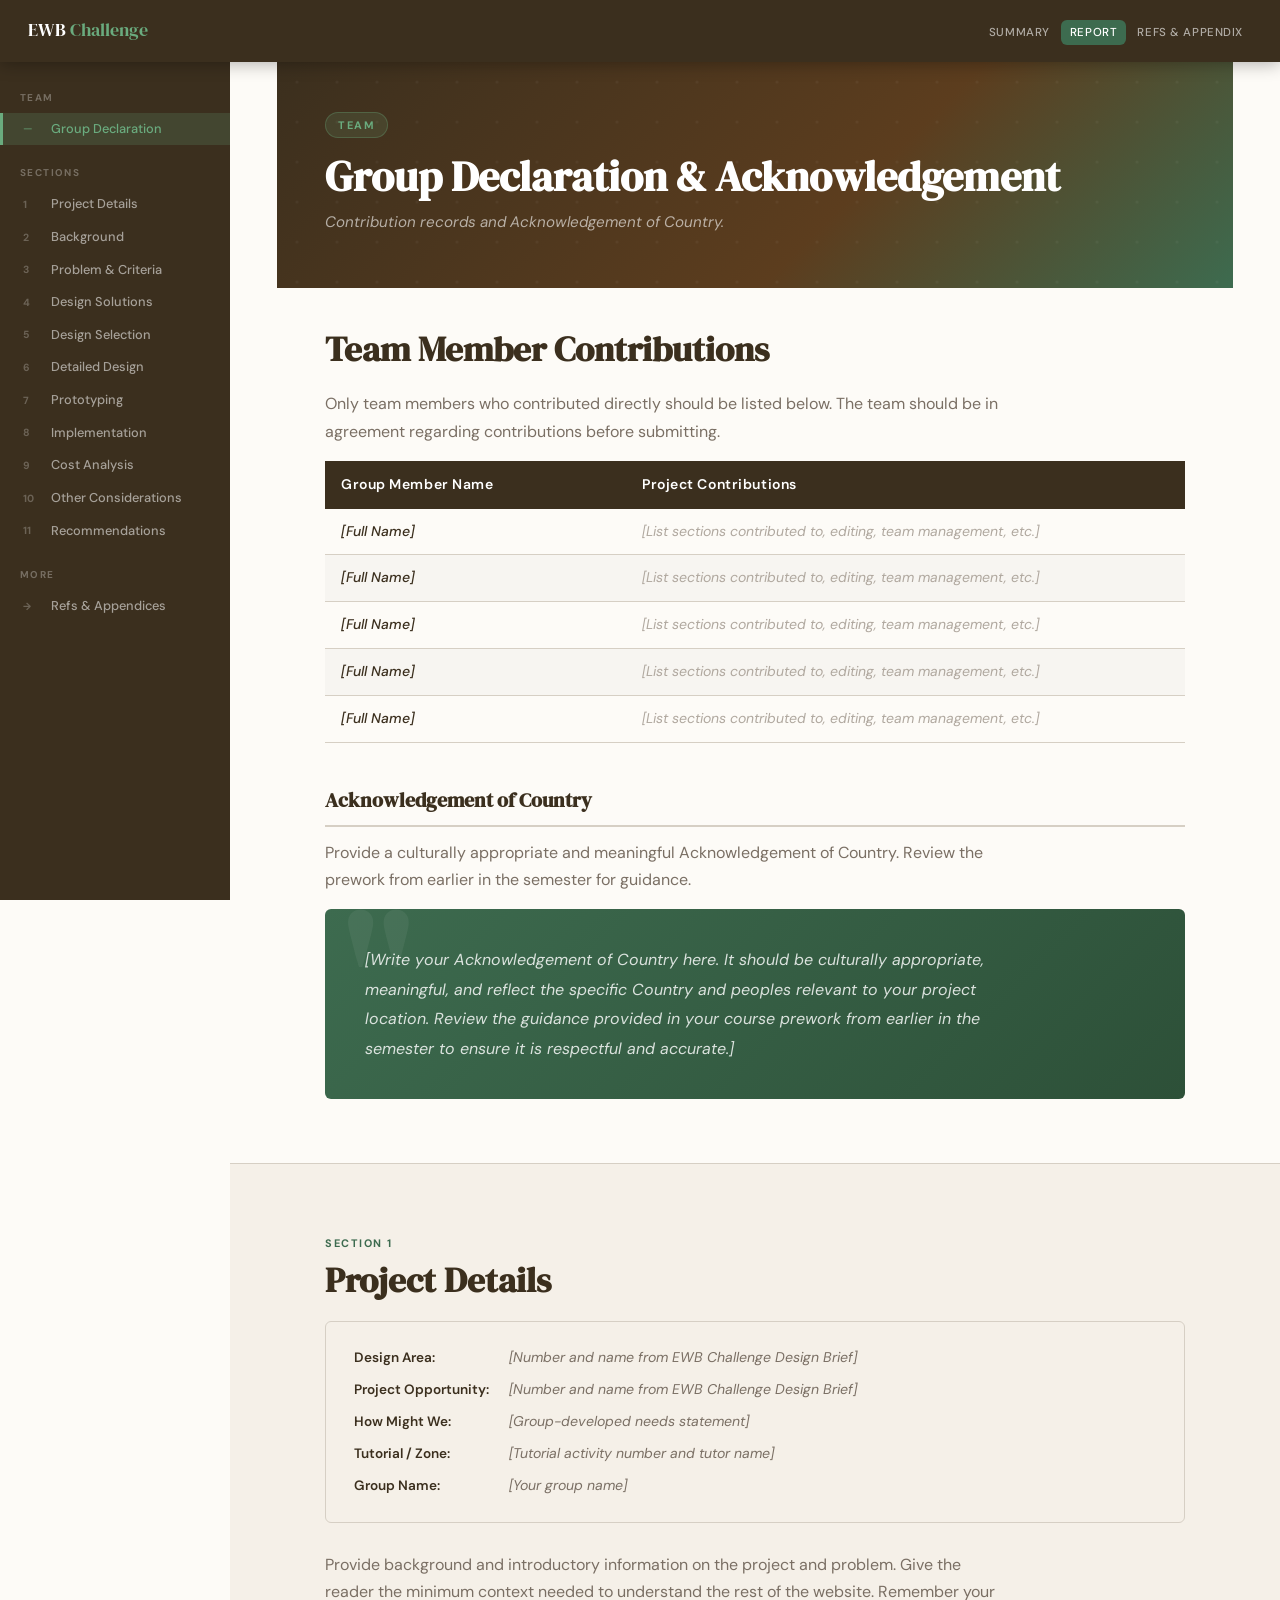
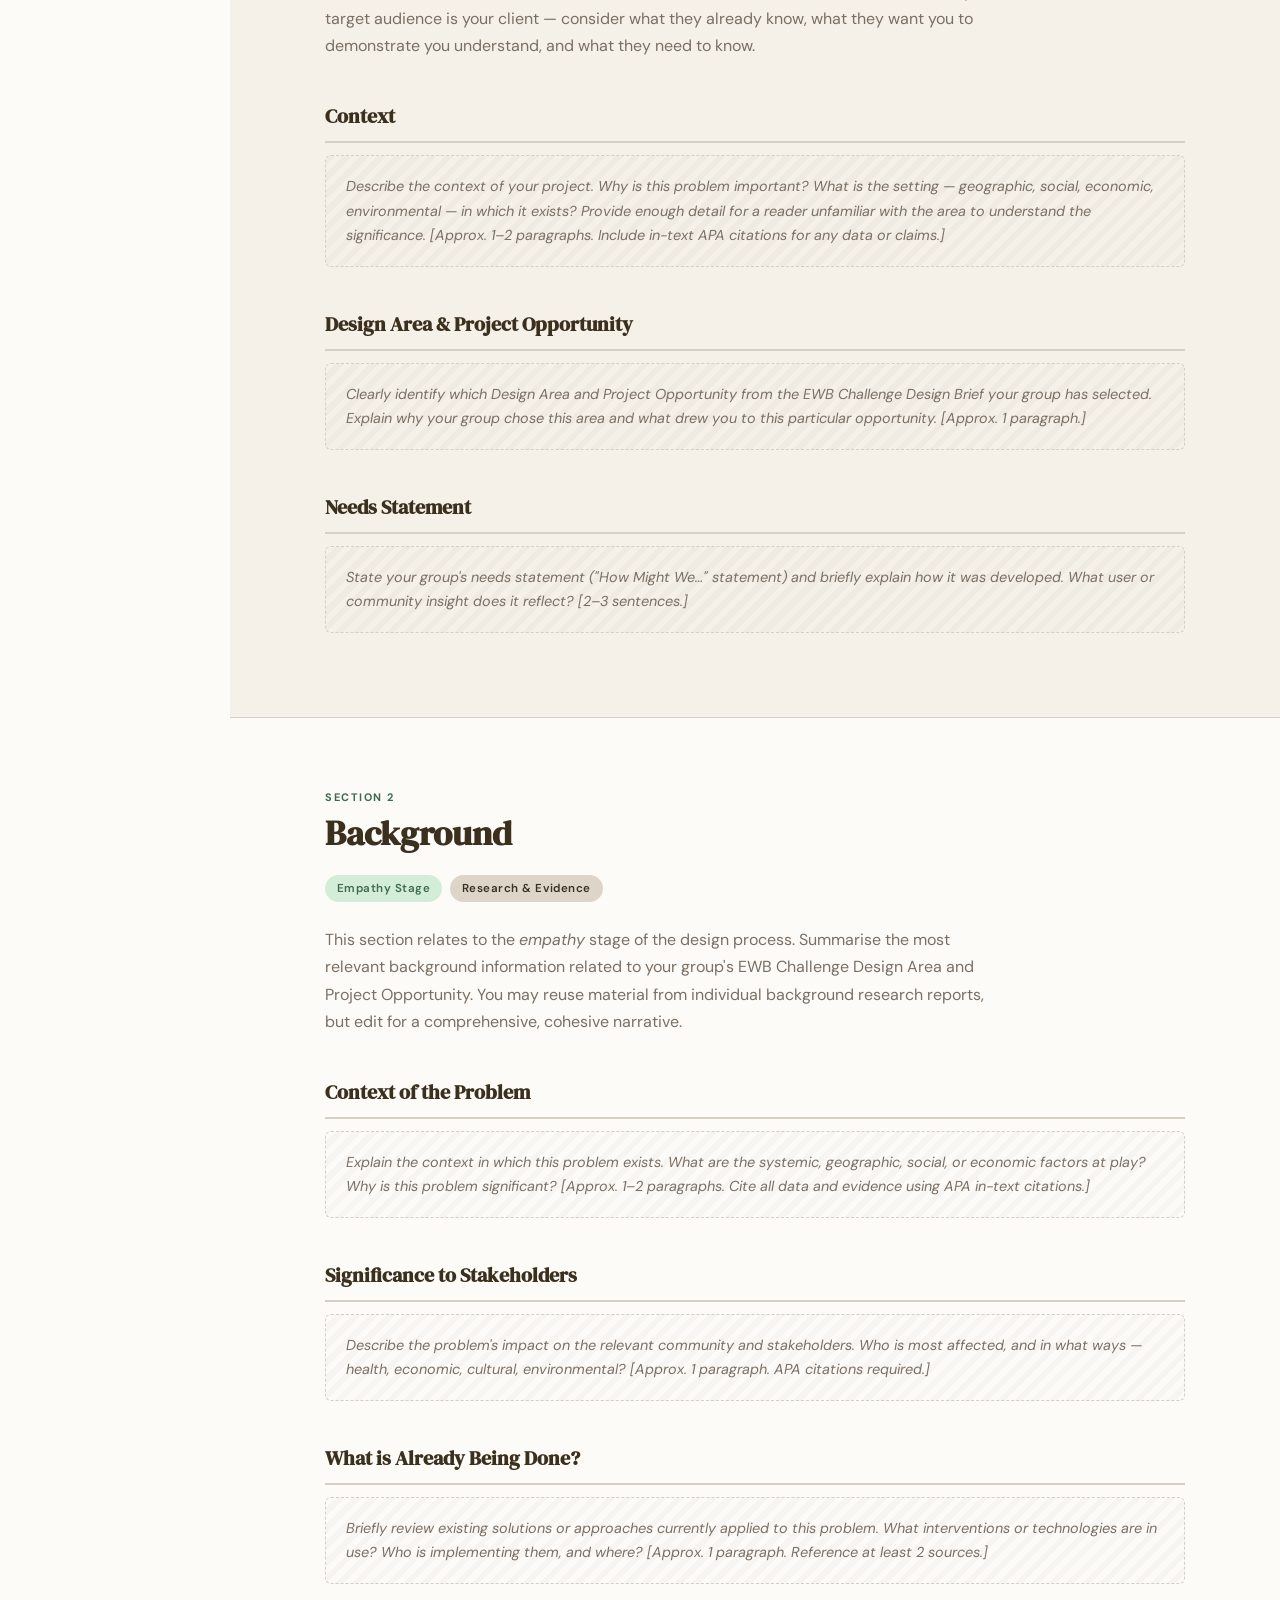
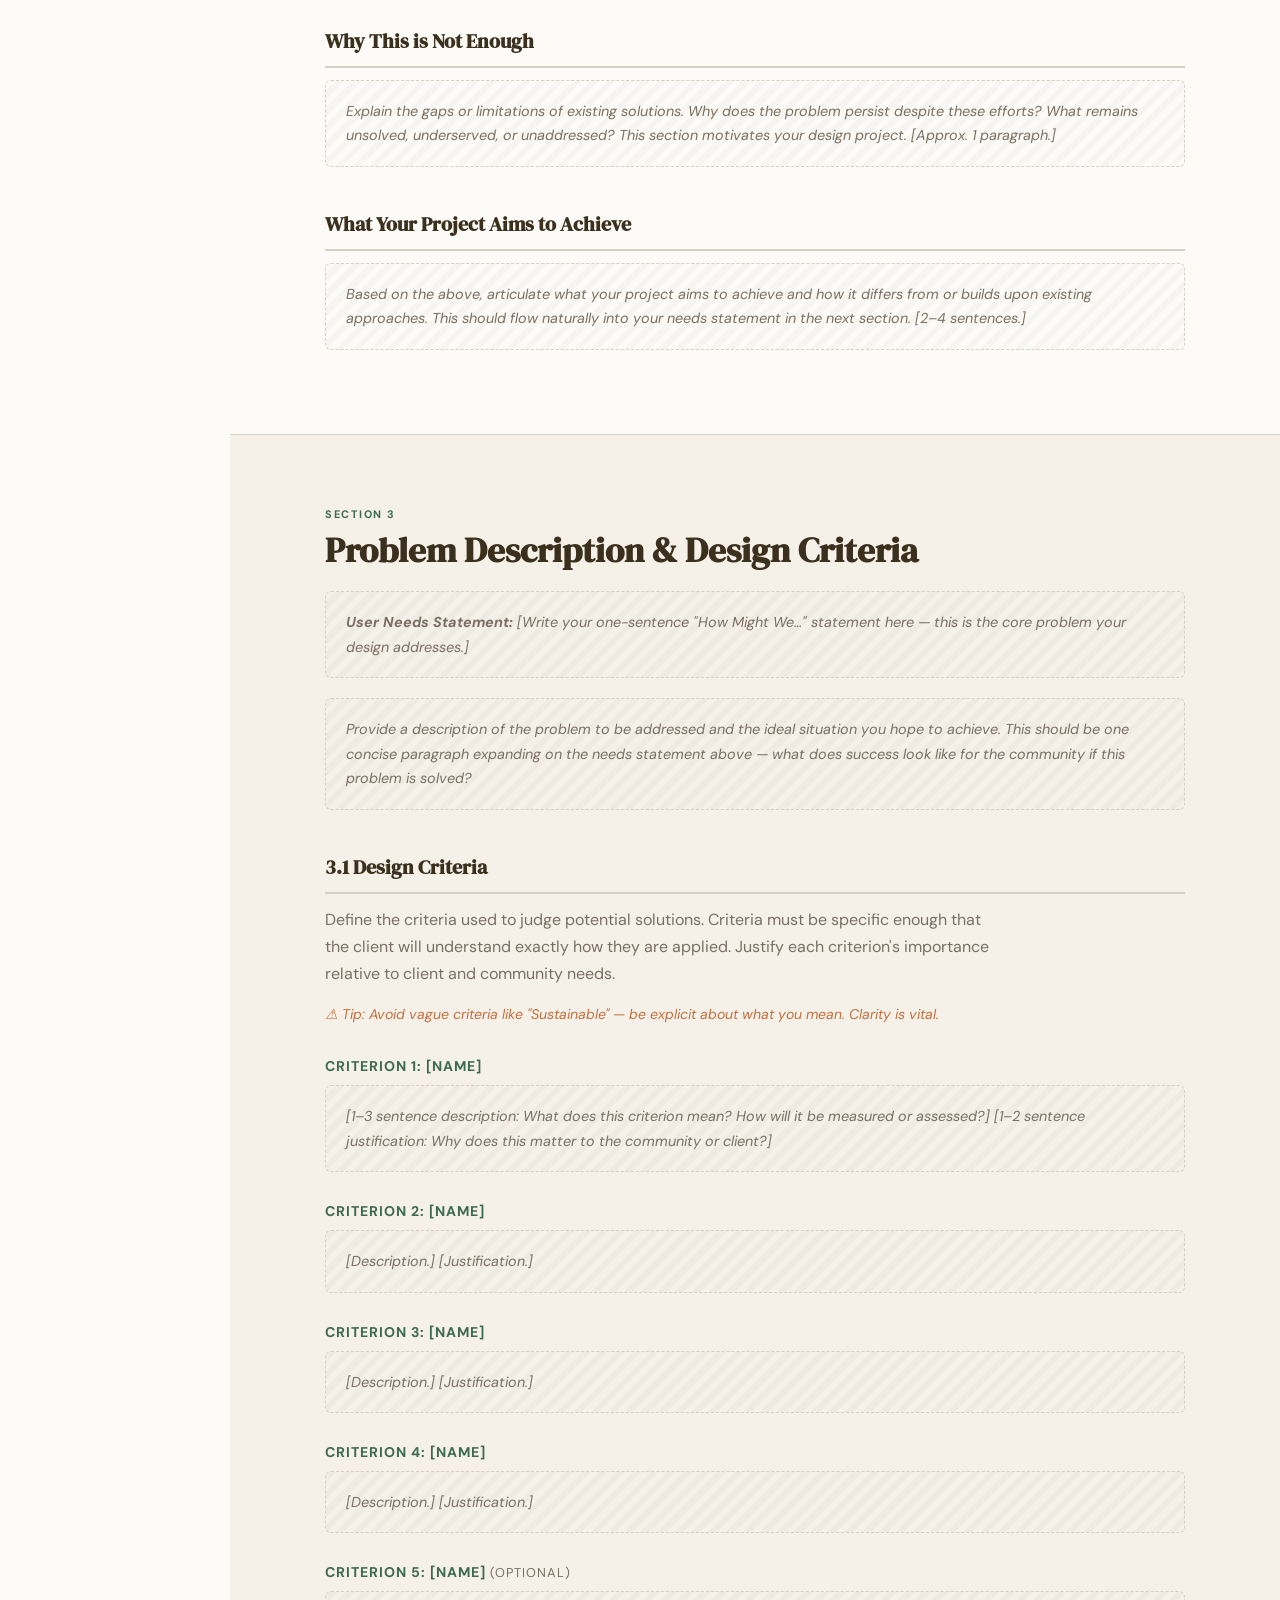
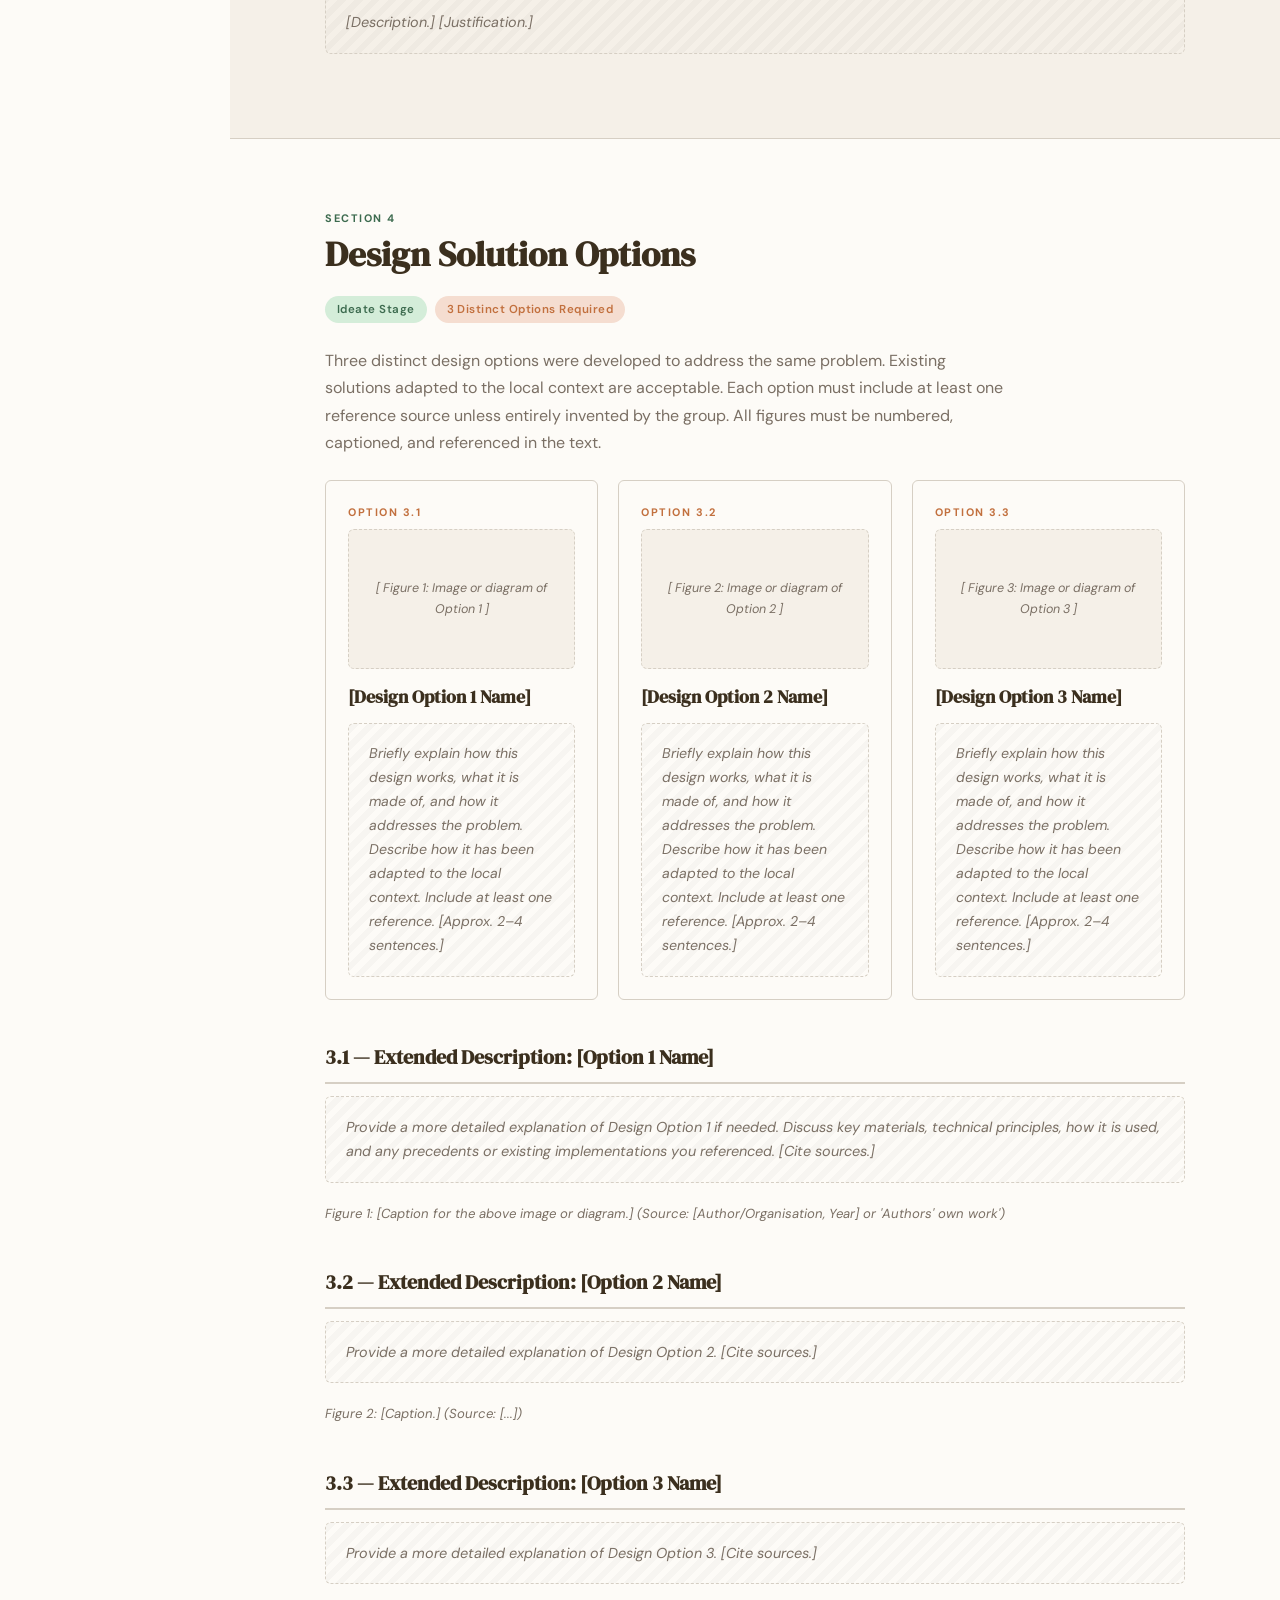
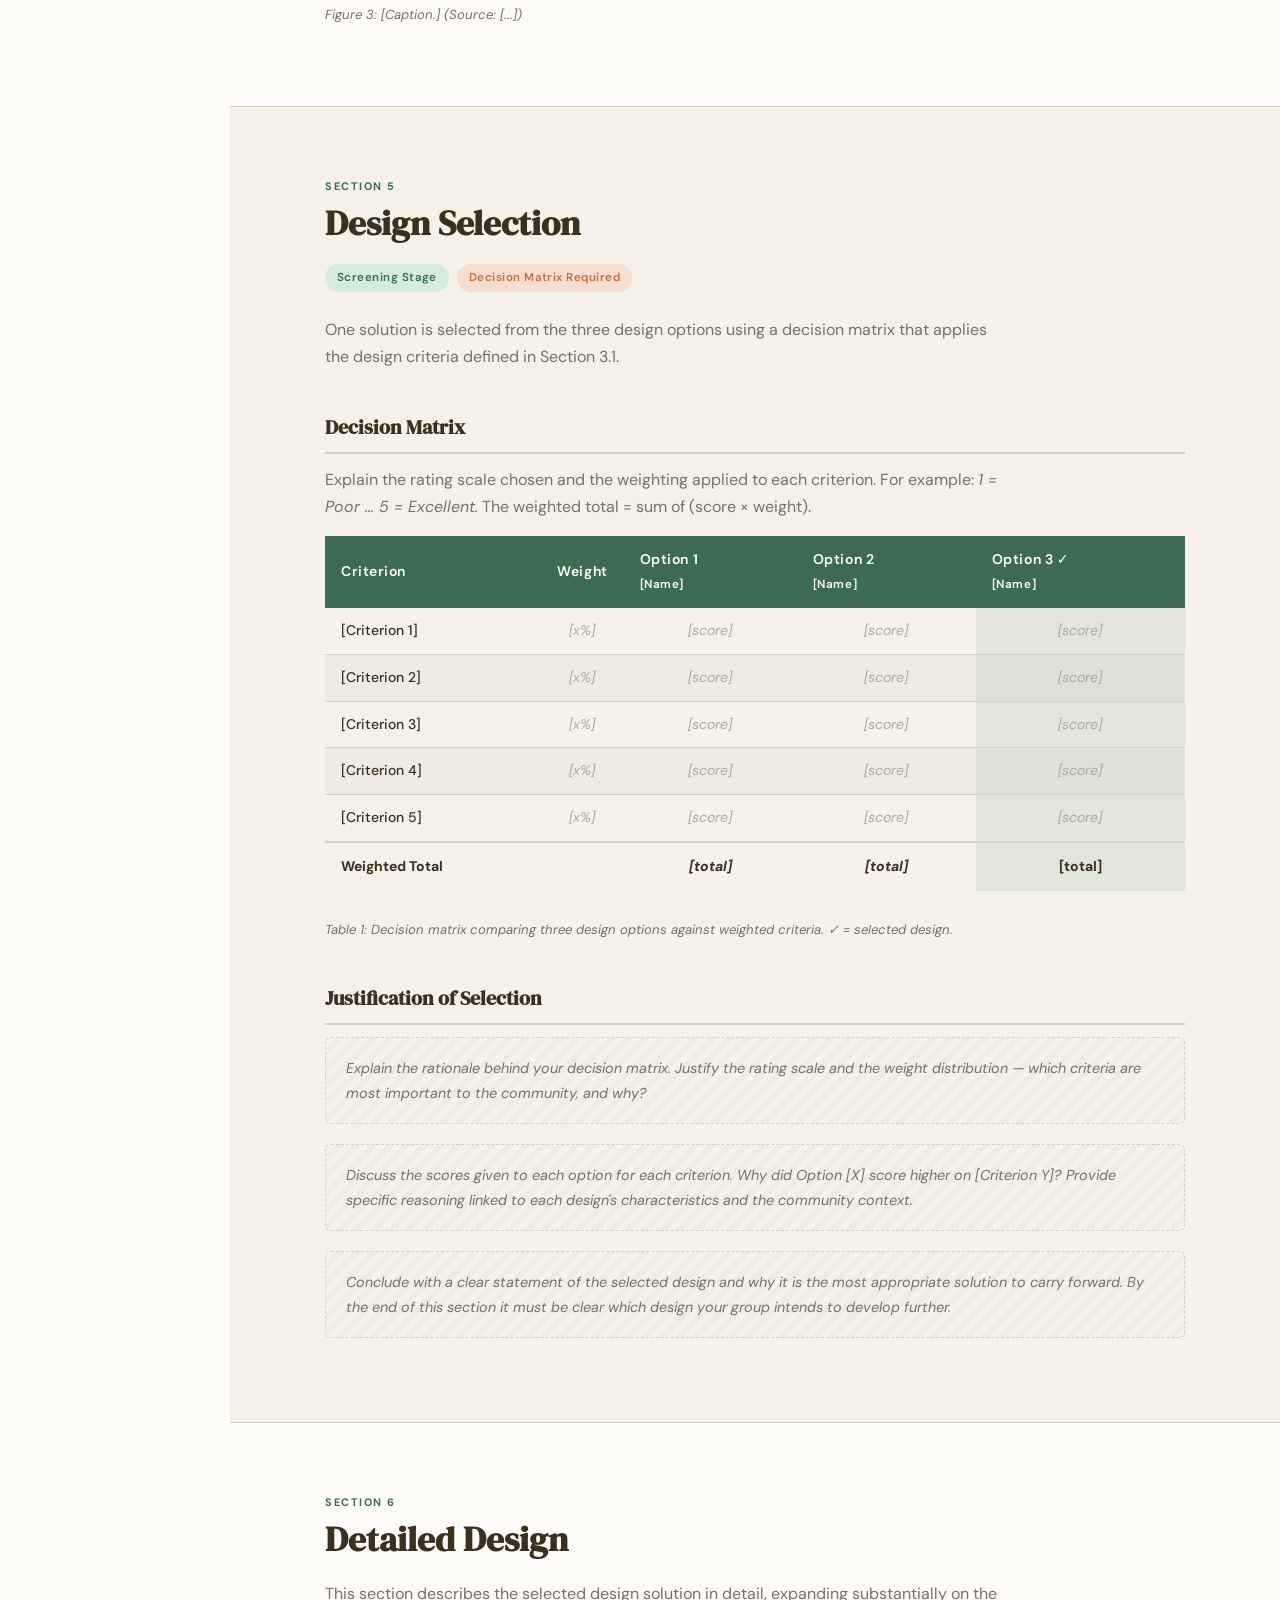
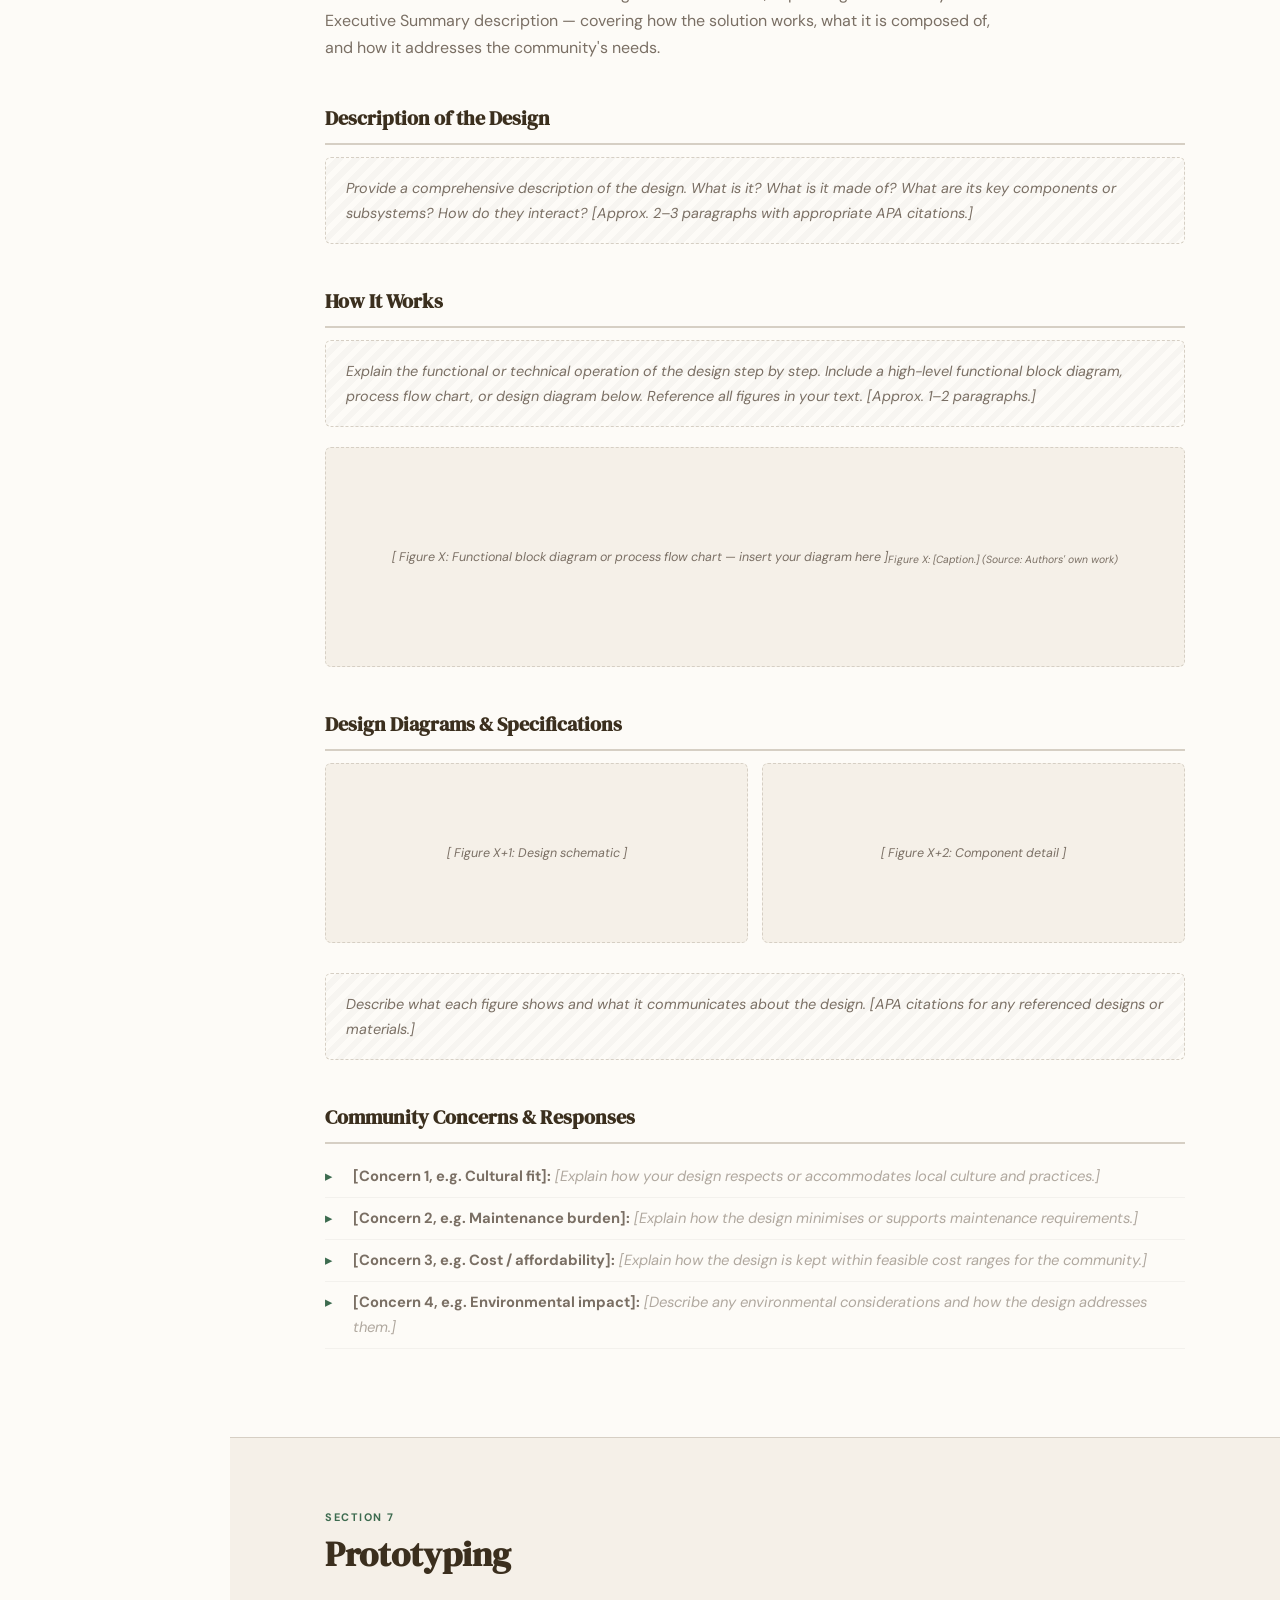
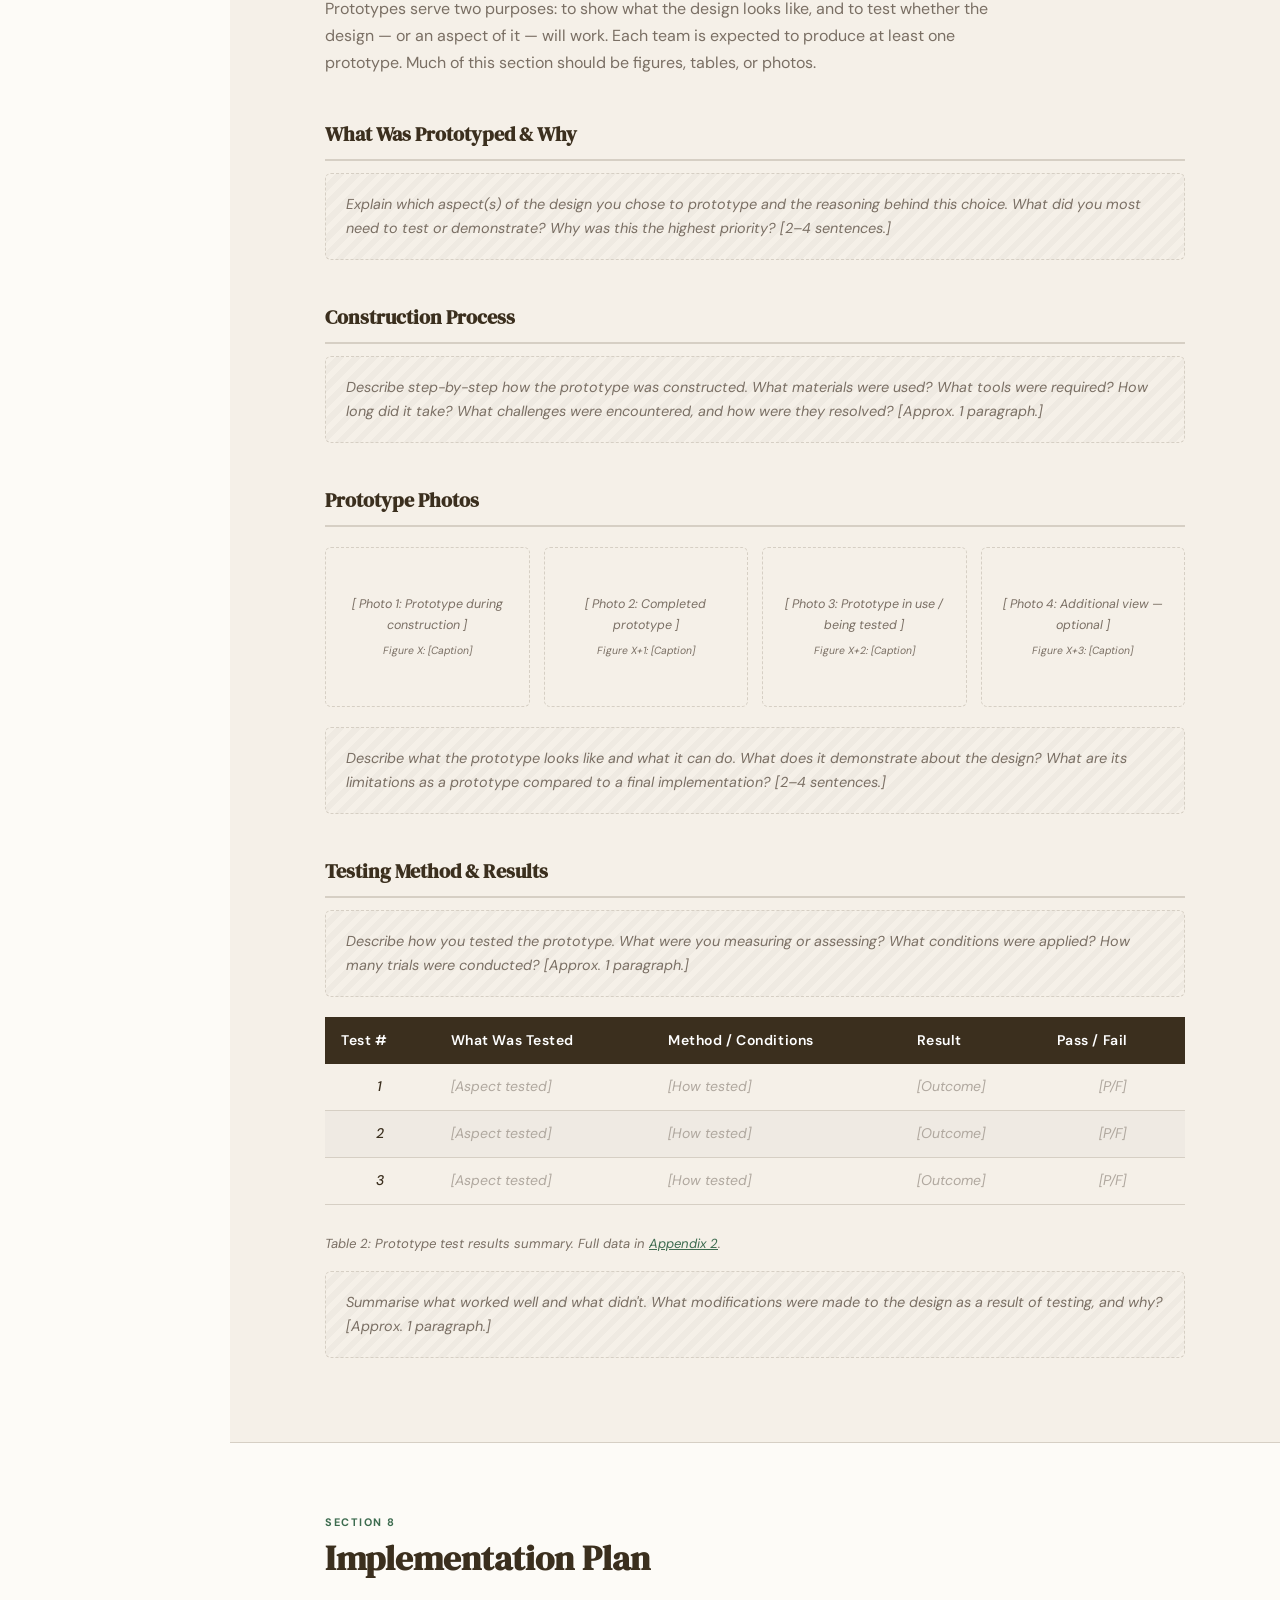
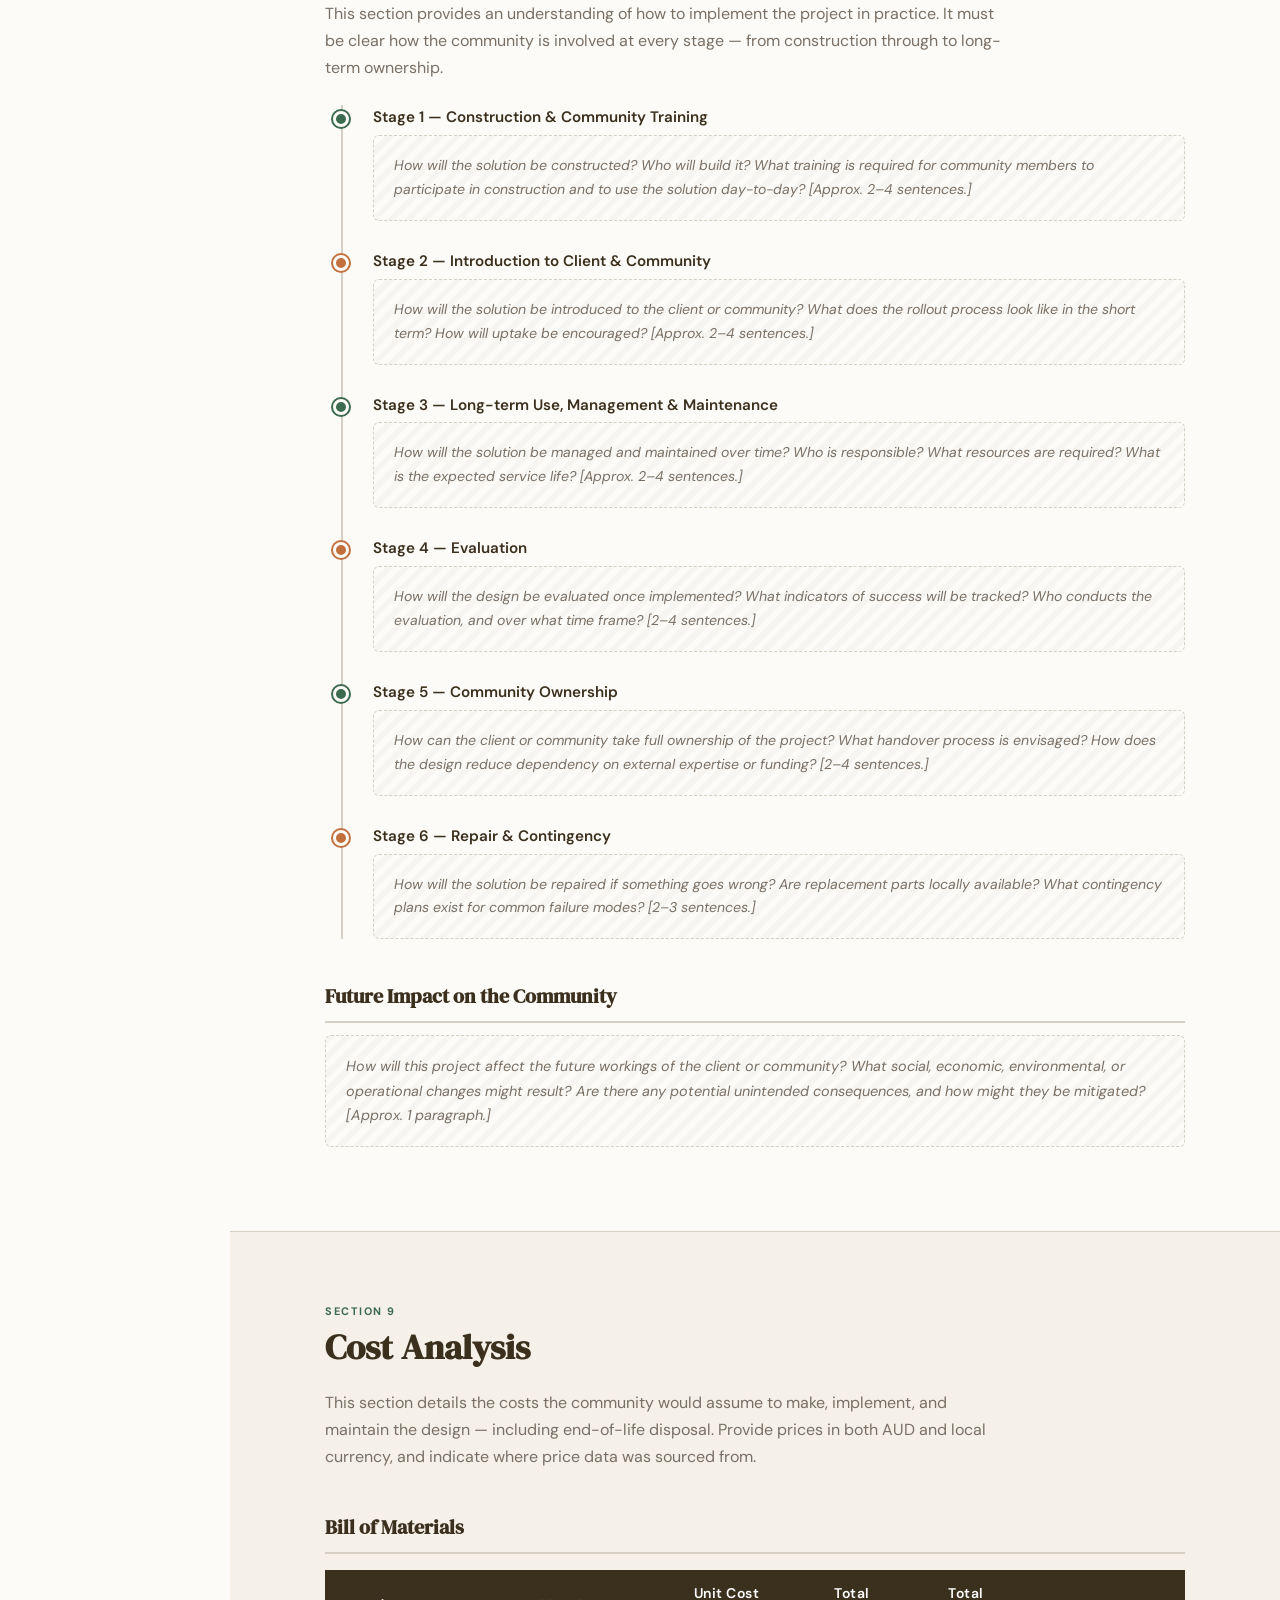
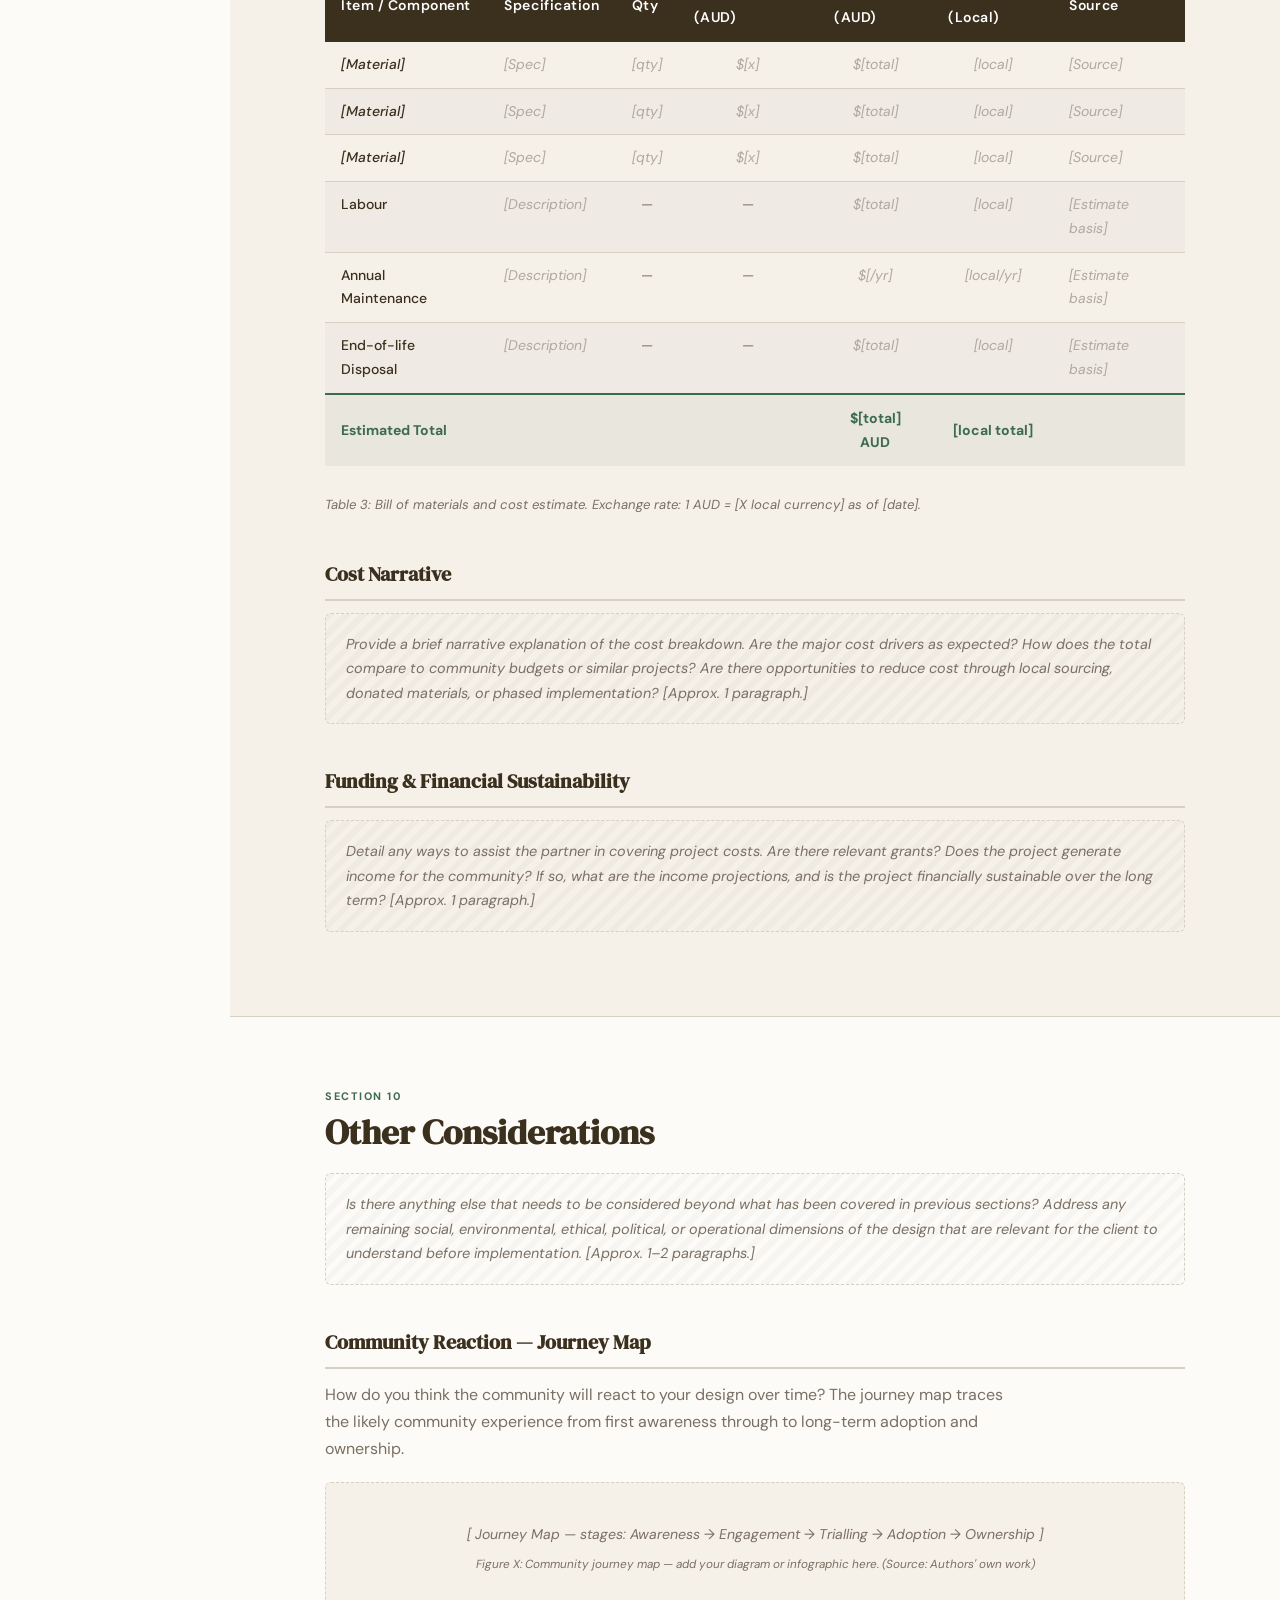
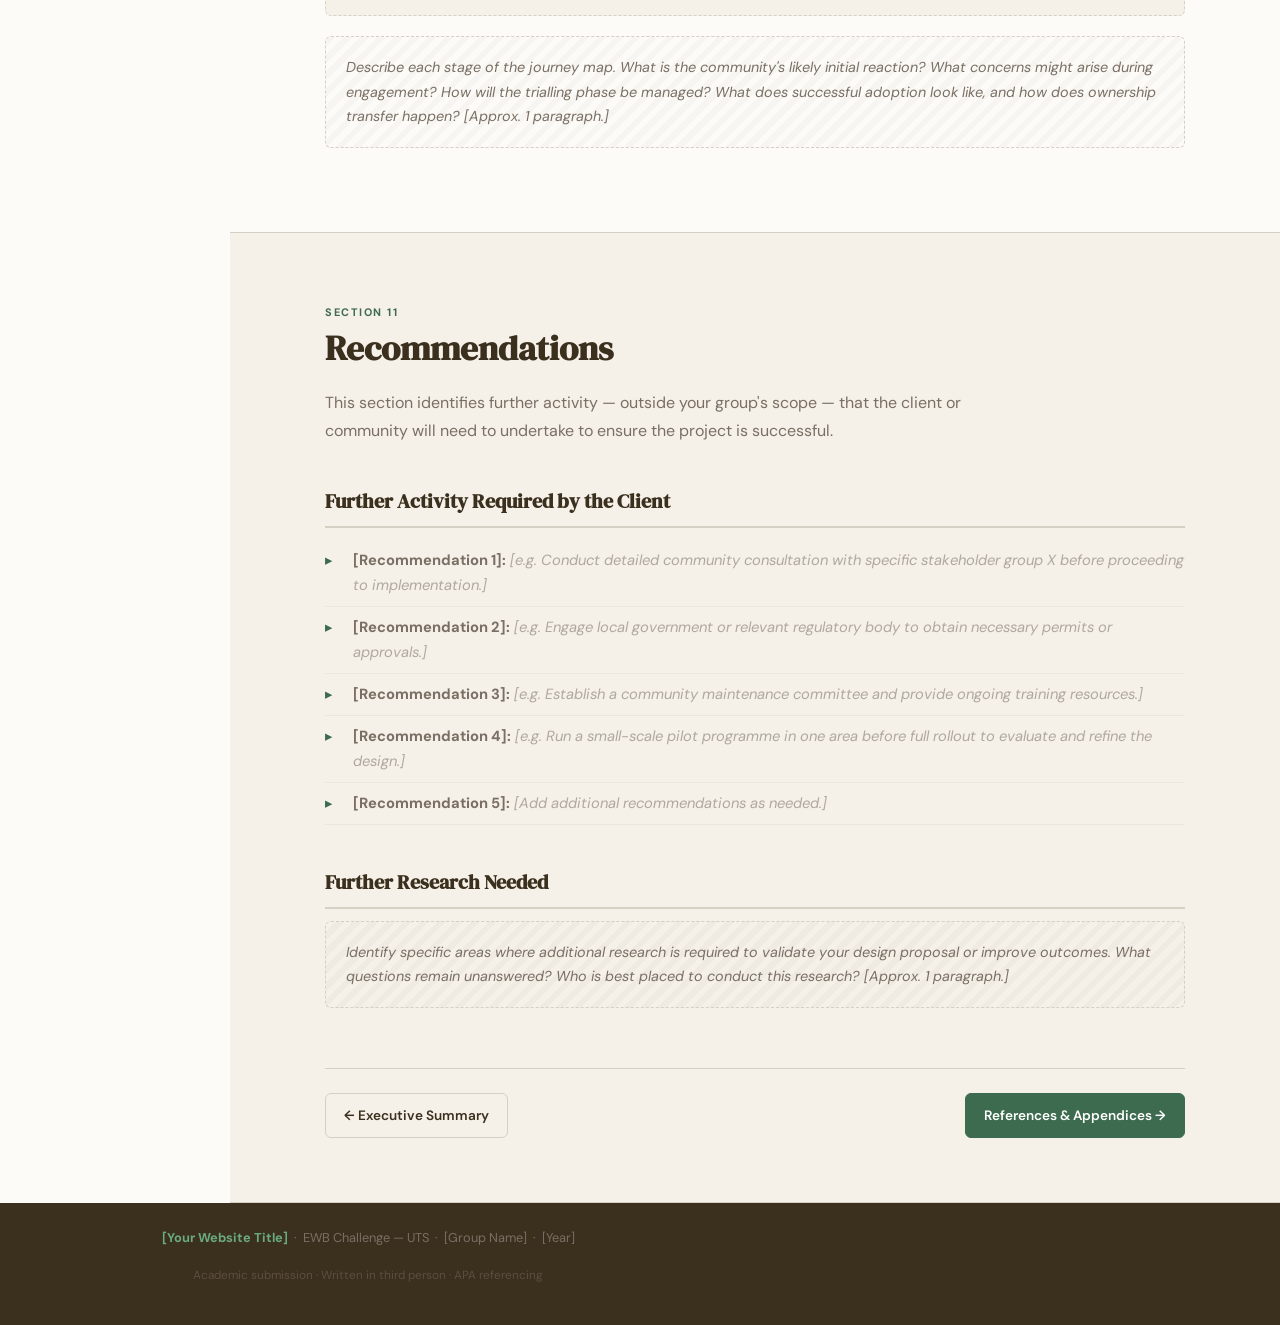
==== commit 5c88f7ba: "Add files via upload" ====
--- a/content.html
+++ b/content.html
@@ -46,8 +46,7 @@
       <a href="#recommendations"><span class="num">11</span>Recommendations</a>
 
       <span class="sidebar-label">More</span>
-      <a href="refs.html">  <span class="num">→</span>References</a>
-      <a href="refs.html#appendices"><span class="num">→</span>Appendices</a>
+      <a href="refs.html">  <span class="num">→</span>Refs &amp; Appendices</a>
     </nav>
 
     <!-- ── MAIN CONTENT AREA ────────────────────── -->
